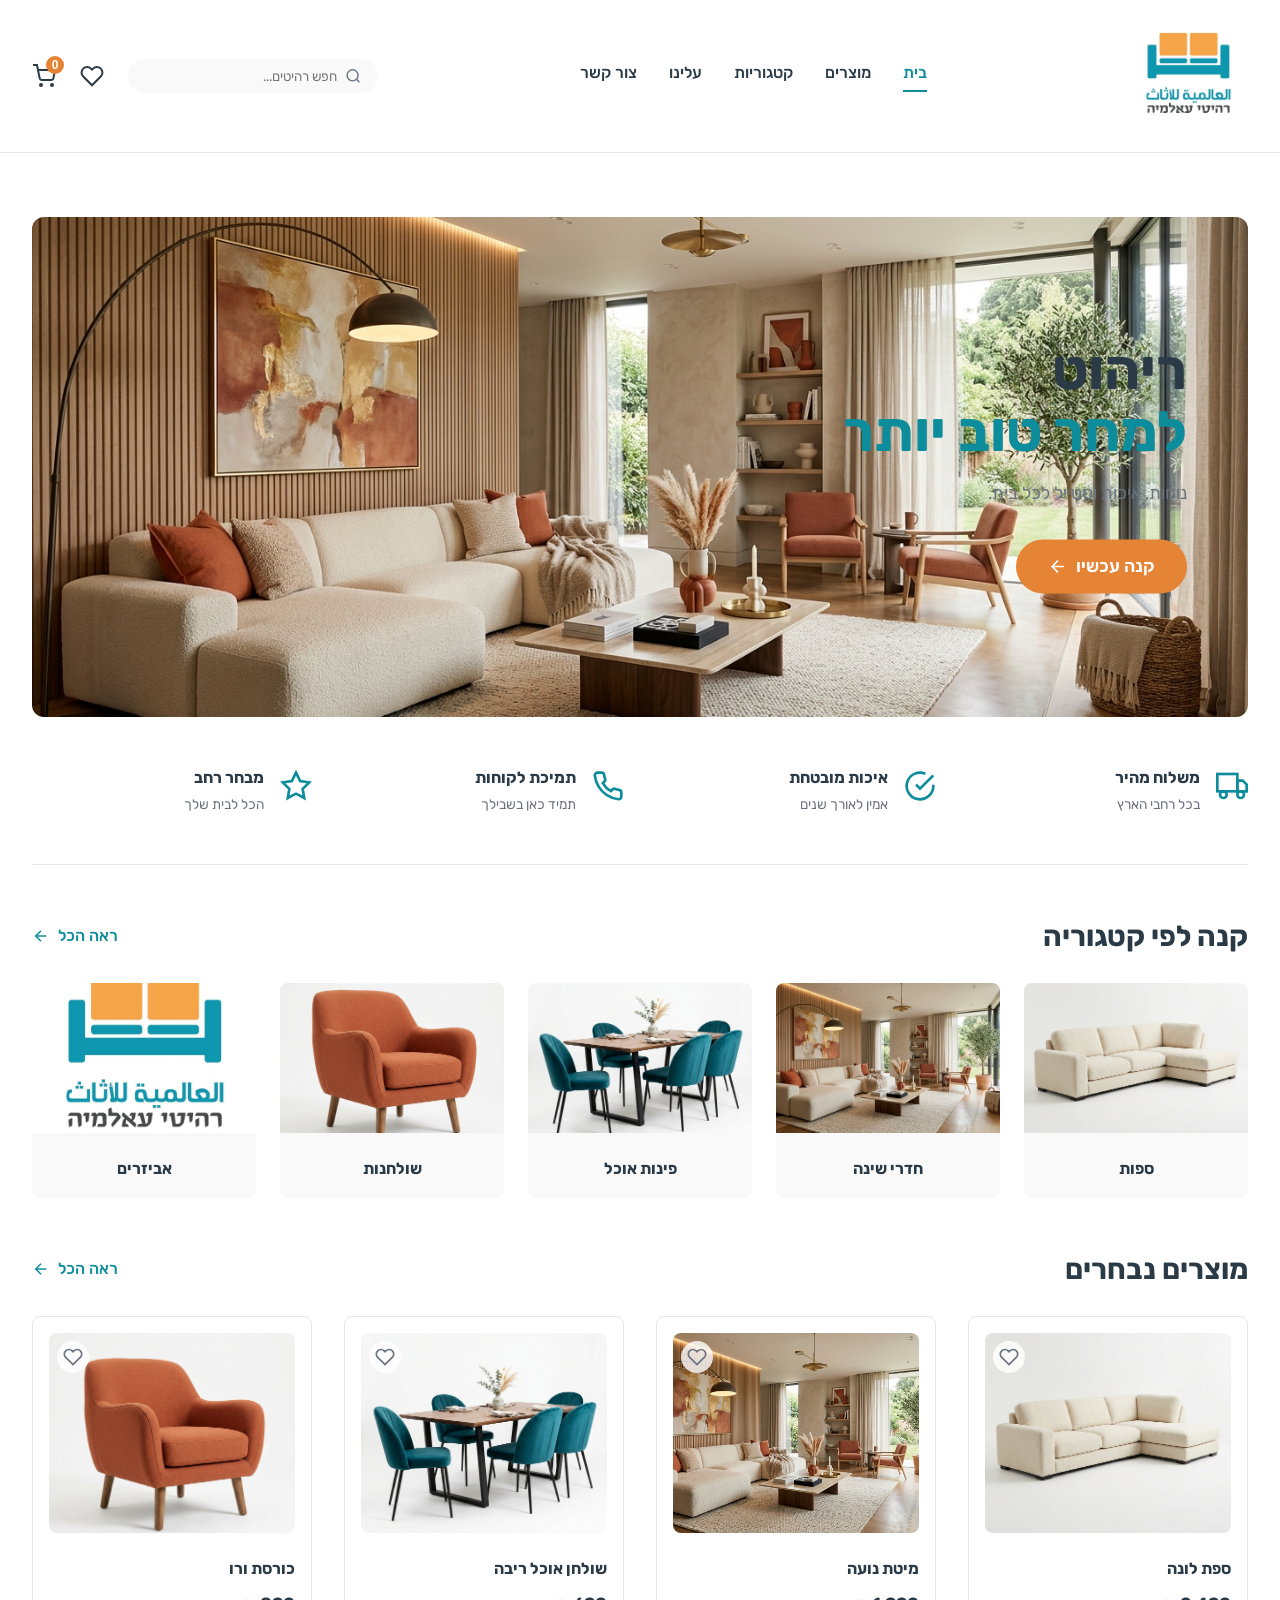
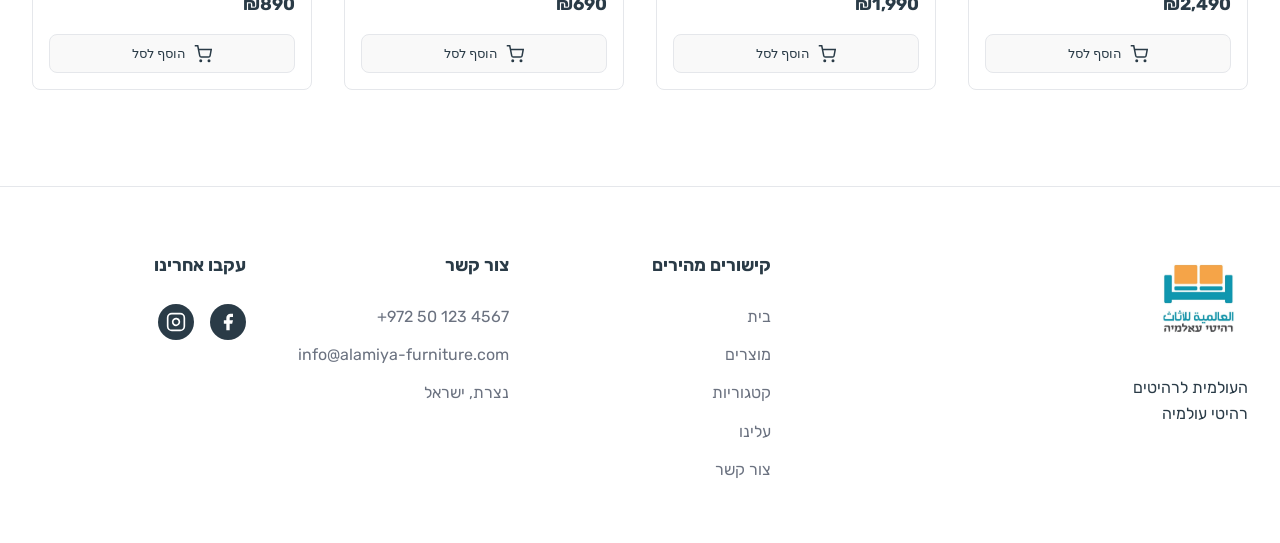
==== index.html @ 6bc6d1ef "first commit" ====
<!DOCTYPE html>
<html lang="he" dir="rtl">
  <head>
    <meta charset="UTF-8" />
    <meta name="viewport" content="width=device-width, initial-scale=1.0" />
    <title>העולמית לרהיטים | דף הבית</title>
    <link rel="stylesheet" href="./style.css">
  </head>
  <body>
    <!-- Header -->
    <header>
      <div class="nav-container">
        <a href="./index.html" class="logo">
          <img src="./logo.jpg" alt="לוגו רהיטי עולמיה" class="logo-img" />
        </a>
        <nav class="nav-links">
          <a href="./index.html" class="active">בית</a>
          <a href="./products.html">מוצרים</a>
          <a href="./categories.html">קטגוריות</a>
          <a href="./about.html">עלינו</a>
          <a href="./contact.html">צור קשר</a>
        </nav>
        <div class="header-actions">
          <div class="search-bar">
            <svg width="18" height="18" viewBox="0 0 24 24" fill="none" stroke="currentColor" stroke-width="2"><circle cx="11" cy="11" r="8"></circle><line x1="21" y1="21" x2="16.65" y2="16.65"></line></svg>
            <input type="text" placeholder="חפש רהיטים..." />
          </div>
          <button class="icon-btn">
            <svg width="24" height="24" viewBox="0 0 24 24" fill="none" stroke="currentColor" stroke-width="2"><path d="M20.84 4.61a5.5 5.5 0 0 0-7.78 0L12 5.67l-1.06-1.06a5.5 5.5 0 0 0-7.78 7.78l1.06 1.06L12 21.23l7.78-7.78 1.06-1.06a5.5 5.5 0 0 0 0-7.78z"></path></svg>
          </button>
          <button class="icon-btn" id="cart-icon">
            <svg width="24" height="24" viewBox="0 0 24 24" fill="none" stroke="currentColor" stroke-width="2"><circle cx="9" cy="21" r="1"></circle><circle cx="20" cy="21" r="1"></circle><path d="M1 1h4l2.68 13.39a2 2 0 0 0 2 1.61h9.72a2 2 0 0 0 2-1.61L23 6H6"></path></svg>
            <span class="cart-count">0</span>
          </button>
        </div>
      </div>
    </header>

    <main class="container">
      <!-- Hero Section -->
      <section class="hero">
        <img src="./hero_living_room_1788993764219.jpg" alt="Living Room" />
        <div class="hero-content">
          <h1>ריהוט<br/><span>למחר טוב יותר</span></h1>
          <p>נוחות, איכות וסטייל לכל בית.</p>
          <a href="./products.html" class="btn-primary">
            קנה עכשיו
            <svg width="20" height="20" viewBox="0 0 24 24" fill="none" stroke="currentColor" stroke-width="2"><line x1="5" y1="12" x2="19" y2="12"></line><polyline points="12 5 5 12 12 19"></polyline></svg>
          </a>
        </div>
      </section>

      <!-- Features -->
      <section class="features-row">
        <div class="feature">
          <div class="feature-icon">
            <svg width="32" height="32" viewBox="0 0 24 24" fill="none" stroke="currentColor" stroke-width="2"><rect x="1" y="3" width="15" height="13"></rect><polygon points="16 8 20 8 23 11 23 16 16 16 16 8"></polygon><circle cx="5.5" cy="18.5" r="2.5"></circle><circle cx="18.5" cy="18.5" r="2.5"></circle></svg>
          </div>
          <div class="feature-text">
            <h4>משלוח מהיר</h4>
            <p>בכל רחבי הארץ</p>
          </div>
        </div>
        <div class="feature">
          <div class="feature-icon">
            <svg width="32" height="32" viewBox="0 0 24 24" fill="none" stroke="currentColor" stroke-width="2"><path d="M22 11.08V12a10 10 0 1 1-5.93-9.14"></path><polyline points="22 4 12 14.01 9 11.01"></polyline></svg>
          </div>
          <div class="feature-text">
            <h4>איכות מובטחת</h4>
            <p>אמין לאורך שנים</p>
          </div>
        </div>
        <div class="feature">
          <div class="feature-icon">
            <svg width="32" height="32" viewBox="0 0 24 24" fill="none" stroke="currentColor" stroke-width="2"><path d="M22 16.92v3a2 2 0 0 1-2.18 2 19.79 19.79 0 0 1-8.63-3.07 19.5 19.5 0 0 1-6-6 19.79 19.79 0 0 1-3.07-8.67A2 2 0 0 1 4.11 2h3a2 2 0 0 1 2 1.72 12.84 12.84 0 0 0 .7 2.81 2 2 0 0 1-.45 2.11L8.09 9.91a16 16 0 0 0 6 6l1.27-1.27a2 2 0 0 1 2.11-.45 12.84 12.84 0 0 0 2.81.7A2 2 0 0 1 22 16.92z"></path></svg>
          </div>
          <div class="feature-text">
            <h4>תמיכת לקוחות</h4>
            <p>תמיד כאן בשבילך</p>
          </div>
        </div>
        <div class="feature">
          <div class="feature-icon">
            <svg width="32" height="32" viewBox="0 0 24 24" fill="none" stroke="currentColor" stroke-width="2"><polygon points="12 2 15.09 8.26 22 9.27 17 14.14 18.18 21.02 12 17.77 5.82 21.02 7 14.14 2 9.27 8.91 8.26 12 2"></polygon></svg>
          </div>
          <div class="feature-text">
            <h4>מבחר רחב</h4>
            <p>הכל לבית שלך</p>
          </div>
        </div>
      </section>

      <!-- Shop by Category -->
      <div class="section-header">
        <h2>קנה לפי קטגוריה</h2>
        <a href="./products.html" class="view-all">ראה הכל <svg width="18" height="18" viewBox="0 0 24 24" fill="none" stroke="currentColor" stroke-width="2"><line x1="19" y1="12" x2="5" y2="12"></line><polyline points="12 19 5 12 12 5"></polyline></svg></a>
      </div>
      <section class="categories-grid">
        <div class="category-card" onclick="location.href='./products.html'">
          <img src="./product_sofa_1788993782394.jpg" alt="Sofas" />
          <h3>ספות</h3>
        </div>
        <div class="category-card" onclick="location.href='./products.html'">
          <img src="./hero_living_room_1788993764219.jpg" alt="Bedroom" />
          <h3>חדרי שינה</h3>
        </div>
        <div class="category-card" onclick="location.href='./products.html'">
          <img src="./product_dining_1788993790342.jpg" alt="Dining" />
          <h3>פינות אוכל</h3>
        </div>
        <div class="category-card" onclick="location.href='./products.html'">
          <img src="./product_chair_1788993802787.jpg" alt="Tables" />
          <h3>שולחנות</h3>
        </div>
        <div class="category-card" onclick="location.href='./products.html'">
          <img src="./logo.jpg" alt="Accessories" />
          <h3>אביזרים</h3>
        </div>
      </section>

      <!-- Featured Products -->
      <div class="section-header">
        <h2>מוצרים נבחרים</h2>
        <a href="./products.html" class="view-all">ראה הכל <svg width="18" height="18" viewBox="0 0 24 24" fill="none" stroke="currentColor" stroke-width="2"><line x1="19" y1="12" x2="5" y2="12"></line><polyline points="12 19 5 12 12 5"></polyline></svg></a>
      </div>
      <section class="product-grid">
        <div class="product-card">
          <button class="wishlist-btn"><svg width="20" height="20" viewBox="0 0 24 24" fill="none" stroke="currentColor" stroke-width="2"><path d="M20.84 4.61a5.5 5.5 0 0 0-7.78 0L12 5.67l-1.06-1.06a5.5 5.5 0 0 0-7.78 7.78l1.06 1.06L12 21.23l7.78-7.78 1.06-1.06a5.5 5.5 0 0 0 0-7.78z"></path></svg></button>
          <img src="./product_sofa_1788993782394.jpg" class="product-img" alt="Luna Sofa" />
          <div class="product-info">
            <h3>ספת לונה</h3>
            <div class="product-price">₪2,490</div>
            <button class="btn-outline add-to-cart-btn" data-id="1" data-name="ספת לונה" data-price="2490" data-img="/product_sofa_1788993782394.jpg">
              <svg width="18" height="18" viewBox="0 0 24 24" fill="none" stroke="currentColor" stroke-width="2"><circle cx="9" cy="21" r="1"></circle><circle cx="20" cy="21" r="1"></circle><path d="M1 1h4l2.68 13.39a2 2 0 0 0 2 1.61h9.72a2 2 0 0 0 2-1.61L23 6H6"></path></svg>
              הוסף לסל
            </button>
          </div>
        </div>
        <div class="product-card">
          <button class="wishlist-btn"><svg width="20" height="20" viewBox="0 0 24 24" fill="none" stroke="currentColor" stroke-width="2"><path d="M20.84 4.61a5.5 5.5 0 0 0-7.78 0L12 5.67l-1.06-1.06a5.5 5.5 0 0 0-7.78 7.78l1.06 1.06L12 21.23l7.78-7.78 1.06-1.06a5.5 5.5 0 0 0 0-7.78z"></path></svg></button>
          <img src="./hero_living_room_1788993764219.jpg" class="product-img" alt="Noa Bed" />
          <div class="product-info">
            <h3>מיטת נועה</h3>
            <div class="product-price">₪1,990</div>
            <button class="btn-outline add-to-cart-btn" data-id="2" data-name="מיטת נועה" data-price="1990" data-img="/hero_living_room_1788993764219.jpg">
              <svg width="18" height="18" viewBox="0 0 24 24" fill="none" stroke="currentColor" stroke-width="2"><circle cx="9" cy="21" r="1"></circle><circle cx="20" cy="21" r="1"></circle><path d="M1 1h4l2.68 13.39a2 2 0 0 0 2 1.61h9.72a2 2 0 0 0 2-1.61L23 6H6"></path></svg>
              הוסף לסל
            </button>
          </div>
        </div>
        <div class="product-card">
          <button class="wishlist-btn"><svg width="20" height="20" viewBox="0 0 24 24" fill="none" stroke="currentColor" stroke-width="2"><path d="M20.84 4.61a5.5 5.5 0 0 0-7.78 0L12 5.67l-1.06-1.06a5.5 5.5 0 0 0-7.78 7.78l1.06 1.06L12 21.23l7.78-7.78 1.06-1.06a5.5 5.5 0 0 0 0-7.78z"></path></svg></button>
          <img src="./product_dining_1788993790342.jpg" class="product-img" alt="Dining Table" />
          <div class="product-info">
            <h3>שולחן אוכל ריבה</h3>
            <div class="product-price">₪690</div>
            <button class="btn-outline add-to-cart-btn" data-id="3" data-name="שולחן אוכל ריבה" data-price="690" data-img="/product_dining_1788993790342.jpg">
              <svg width="18" height="18" viewBox="0 0 24 24" fill="none" stroke="currentColor" stroke-width="2"><circle cx="9" cy="21" r="1"></circle><circle cx="20" cy="21" r="1"></circle><path d="M1 1h4l2.68 13.39a2 2 0 0 0 2 1.61h9.72a2 2 0 0 0 2-1.61L23 6H6"></path></svg>
              הוסף לסל
            </button>
          </div>
        </div>
        <div class="product-card">
          <button class="wishlist-btn"><svg width="20" height="20" viewBox="0 0 24 24" fill="none" stroke="currentColor" stroke-width="2"><path d="M20.84 4.61a5.5 5.5 0 0 0-7.78 0L12 5.67l-1.06-1.06a5.5 5.5 0 0 0-7.78 7.78l1.06 1.06L12 21.23l7.78-7.78 1.06-1.06a5.5 5.5 0 0 0 0-7.78z"></path></svg></button>
          <img src="./product_chair_1788993802787.jpg" class="product-img" alt="Armchair" />
          <div class="product-info">
            <h3>כורסת ורו</h3>
            <div class="product-price">₪890</div>
            <button class="btn-outline add-to-cart-btn" data-id="4" data-name="כורסת ורו" data-price="890" data-img="/product_chair_1788993802787.jpg">
              <svg width="18" height="18" viewBox="0 0 24 24" fill="none" stroke="currentColor" stroke-width="2"><circle cx="9" cy="21" r="1"></circle><circle cx="20" cy="21" r="1"></circle><path d="M1 1h4l2.68 13.39a2 2 0 0 0 2 1.61h9.72a2 2 0 0 0 2-1.61L23 6H6"></path></svg>
              הוסף לסל
            </button>
          </div>
        </div>
      </section>
    </main>

    <!-- Footer -->
    <footer>
      <div class="footer-top">
        <div class="footer-col footer-brand">
          <img src="./logo.jpg" alt="לוגו" style="width:100px; margin-bottom:1rem;" />
          <p>העולמית לרהיטים<br/>רהיטי עולמיה</p>
        </div>
        <div class="footer-col">
          <h4>קישורים מהירים</h4>
          <ul>
            <li><a href="./index.html">בית</a></li>
            <li><a href="./products.html">מוצרים</a></li>
            <li><a href="./categories.html">קטגוריות</a></li>
            <li><a href="./about.html">עלינו</a></li>
            <li><a href="./contact.html">צור קשר</a></li>
          </ul>
        </div>
        <div class="footer-col">
          <h4>צור קשר</h4>
          <ul>
            <li><span dir="ltr">+972 50 123 4567</span></li>
            <li>info@alamiya-furniture.com</li>
            <li>נצרת, ישראל</li>
          </ul>
        </div>
        <div class="footer-col">
          <h4>עקבו אחרינו</h4>
          <div class="social-icons">
            <a href="#"><svg width="20" height="20" viewBox="0 0 24 24" fill="currentColor"><path d="M18 2h-3a5 5 0 0 0-5 5v3H7v4h3v8h4v-8h3l1-4h-4V7a1 1 0 0 1 1-1h3z"></path></svg></a>
            <a href="#"><svg width="20" height="20" viewBox="0 0 24 24" fill="none" stroke="currentColor" stroke-width="2"><rect x="2" y="2" width="20" height="20" rx="5" ry="5"></rect><path d="M16 11.37A4 4 0 1 1 12.63 8 4 4 0 0 1 16 11.37z"></path><line x1="17.5" y1="6.5" x2="17.51" y2="6.5"></line></svg></a>
          </div>
        </div>
      </div>

    </footer>

    <!-- Empty Cart Modal Logic container -->
    <div id="cart-sidebar-container"></div>
    <script src="./main.js" defer></script>
  </body>
</html>
---- style.css ----
@import url('https://fonts.googleapis.com/css2?family=Rubik:wght@300;400;500;600;700&display=swap');

:root {
  --primary: #0D8C9C; /* Teal/Blue from new mockup */
  --primary-hover: #0a6c79;
  --accent: #E58434; /* Orange from new mockup */
  --accent-hover: #c66f28;
  --bg-color: #ffffff;
  --bg-alt: #F9F9F9;
  --text-main: #2A3B47;
  --text-muted: #6B7280;
  --white: #ffffff;
  --border-color: #E5E7EB;
  --radius: 8px;
  --shadow: 0 4px 6px -1px rgba(0, 0, 0, 0.1), 0 2px 4px -1px rgba(0, 0, 0, 0.06);
  --shadow-hover: 0 10px 15px -3px rgba(0, 0, 0, 0.1), 0 4px 6px -2px rgba(0, 0, 0, 0.05);
  --transition: all 0.2s ease;
}

* {
  margin: 0;
  padding: 0;
  box-sizing: border-box;
}

body {
  font-family: 'Rubik', sans-serif;
  background-color: var(--bg-color);
  color: var(--text-main);
  line-height: 1.6;
  direction: rtl; /* Hebrew RTL */
}

a {
  text-decoration: none;
  color: inherit;
}

ul {
  list-style: none;
}

/* Header */
header {
  border-bottom: 1px solid var(--border-color);
  background: var(--white);
  position: sticky;
  top: 0;
  z-index: 100;
}

.nav-container {
  max-width: 1300px;
  margin: 0 auto;
  padding: 1rem 2rem;
  display: flex;
  align-items: center;
  justify-content: space-between;
  gap: 2rem;
}

.logo {
  display: flex;
  flex-direction: column;
  align-items: center;
}
.logo-img {
  width: 120px;
  object-fit: contain;
}

.nav-links {
  display: flex;
  gap: 2rem;
  font-weight: 500;
  font-size: 1rem;
}
.nav-links a.active {
  color: var(--primary);
  border-bottom: 2px solid var(--primary);
  padding-bottom: 5px;
}
.nav-links a:hover {
  color: var(--primary);
}

.header-actions {
  display: flex;
  align-items: center;
  gap: 1.5rem;
}

.search-bar {
  display: flex;
  align-items: center;
  background: var(--bg-alt);
  border-radius: 50px;
  padding: 0.5rem 1rem;
  width: 250px;
}
.search-bar input {
  background: transparent;
  border: none;
  outline: none;
  padding: 0 0.5rem;
  width: 100%;
  font-family: inherit;
}
.search-bar svg {
  color: var(--text-muted);
}

.icon-btn {
  background: none;
  border: none;
  cursor: pointer;
  position: relative;
  color: var(--text-main);
  transition: var(--transition);
  display: flex;
  align-items: center;
}
.icon-btn:hover {
  color: var(--primary);
}

.cart-count {
  position: absolute;
  top: -8px;
  right: -8px;
  background-color: var(--accent);
  color: #fff;
  font-size: 0.75rem;
  font-weight: 700;
  width: 18px;
  height: 18px;
  display: flex;
  align-items: center;
  justify-content: center;
  border-radius: 50%;
}

/* Layout Utilities */
.container {
  max-width: 1300px;
  margin: 0 auto;
  padding: 2rem;
}

/* Hero Section */
.hero {
  position: relative;
  border-radius: 12px;
  overflow: hidden;
  margin-top: 2rem;
  height: 500px;
}
.hero img {
  width: 100%;
  height: 100%;
  object-fit: cover;
}
.hero-content {
  position: absolute;
  top: 50%;
  right: 5%;
  transform: translateY(-50%);
  max-width: 400px;
  color: var(--text-main);
}
.hero-content h1 {
  font-size: 3.5rem;
  font-weight: 700;
  line-height: 1.1;
  color: var(--text-main);
}
.hero-content h1 span {
  color: var(--primary);
}
.hero-content p {
  font-size: 1.1rem;
  margin: 1rem 0 2rem;
  color: var(--text-muted);
}
.btn-primary {
  background-color: var(--accent);
  color: #fff;
  border: none;
  padding: 0.8rem 2rem;
  font-size: 1.1rem;
  font-weight: 600;
  border-radius: 50px;
  cursor: pointer;
  transition: var(--transition);
  display: inline-flex;
  align-items: center;
  gap: 0.5rem;
}
.btn-primary:hover {
  background-color: var(--accent-hover);
}

/* Features Row */
.features-row {
  display: grid;
  grid-template-columns: repeat(4, 1fr);
  gap: 2rem;
  padding: 3rem 0;
  border-bottom: 1px solid var(--border-color);
}
.feature {
  display: flex;
  align-items: center;
  gap: 1rem;
}
.feature-icon {
  color: var(--primary);
}
.feature-text h4 {
  font-size: 1rem;
  margin-bottom: 0.2rem;
}
.feature-text p {
  font-size: 0.85rem;
  color: var(--text-muted);
}

/* Section Titles */
.section-header {
  display: flex;
  justify-content: space-between;
  align-items: center;
  margin: 3rem 0 1.5rem;
}
.section-header h2 {
  font-size: 1.8rem;
  color: var(--text-main);
}
.view-all {
  color: var(--primary);
  font-weight: 500;
  display: flex;
  align-items: center;
  gap: 0.5rem;
}

/* Categories Grid */
.categories-grid {
  display: grid;
  grid-template-columns: repeat(5, 1fr);
  gap: 1.5rem;
}
.category-card {
  background: var(--bg-alt);
  border-radius: var(--radius);
  text-align: center;
  padding-bottom: 1rem;
  transition: var(--transition);
  cursor: pointer;
}
.category-card:hover {
  transform: translateY(-5px);
  box-shadow: var(--shadow);
}
.category-card img {
  width: 100%;
  height: 150px;
  object-fit: cover;
  border-radius: var(--radius) var(--radius) 0 0;
  margin-bottom: 1rem;
}
.category-card h3 {
  font-size: 1rem;
  color: var(--text-main);
}

/* Large Category Cards (Categories Page) */
.categories-page-header {
  text-align: center;
  margin: 4rem 0 3rem;
}
.categories-page-header h5 {
  color: var(--text-muted);
  letter-spacing: 2px;
  text-transform: uppercase;
  margin-bottom: 0.5rem;
}
.categories-page-header h2 {
  font-size: 3rem;
  color: var(--text-main);
  margin-bottom: 1rem;
}
.categories-page-header h2 span {
  color: var(--primary);
}
.categories-page-header p {
  color: var(--text-muted);
  font-size: 1.1rem;
}

.categories-large-grid {
  display: grid;
  grid-template-columns: repeat(3, 1fr);
  gap: 2rem;
  margin-bottom: 5rem;
}
.cat-large-card {
  background: var(--white);
  border: 1px solid var(--border-color);
  border-radius: var(--radius);
  overflow: hidden;
  transition: var(--transition);
  cursor: pointer;
}
.cat-large-card:hover {
  box-shadow: var(--shadow-hover);
  transform: translateY(-5px);
}
.cat-large-card img {
  width: 100%;
  height: 250px;
  object-fit: cover;
}
.cat-large-info {
  padding: 1.5rem;
}
.cat-large-info h3 {
  font-size: 1.3rem;
  color: var(--text-main);
  margin-bottom: 0.5rem;
}
.cat-large-info .shop-now {
  color: var(--primary);
  font-weight: 500;
  display: flex;
  align-items: center;
  gap: 0.5rem;
}
.cat-large-info .shop-now svg {
  transition: var(--transition);
}
.cat-large-card:hover .shop-now svg {
  transform: translateX(-5px); /* RTL moves left */
}

/* Product Grid */
.product-grid {
  display: grid;
  grid-template-columns: repeat(auto-fill, minmax(280px, 1fr));
  gap: 2rem;
}
.product-card {
  background: #fff;
  border: 1px solid var(--border-color);
  border-radius: var(--radius);
  padding: 1rem;
  position: relative;
  transition: var(--transition);
}
.product-card:hover {
  box-shadow: var(--shadow);
}
.wishlist-btn {
  position: absolute;
  top: 1.5rem;
  left: 1.5rem;
  background: rgba(255, 255, 255, 0.8);
  border: none;
  border-radius: 50%;
  width: 32px;
  height: 32px;
  display: flex;
  align-items: center;
  justify-content: center;
  cursor: pointer;
  color: var(--text-muted);
  transition: var(--transition);
  z-index: 2;
}
.wishlist-btn:hover {
  color: var(--accent);
}
.product-img {
  width: 100%;
  height: 200px;
  object-fit: cover;
  border-radius: var(--radius);
  margin-bottom: 1rem;
}
.product-info h3 {
  font-size: 1rem;
  margin-bottom: 0.5rem;
  color: var(--text-main);
}
.product-price {
  font-weight: 700;
  font-size: 1.1rem;
  color: var(--text-main);
  margin-bottom: 1rem;
}
.btn-outline {
  width: 100%;
  padding: 0.6rem;
  background: var(--bg-alt);
  border: 1px solid var(--border-color);
  color: var(--text-main);
  border-radius: var(--radius);
  cursor: pointer;
  font-weight: 500;
  display: flex;
  justify-content: center;
  align-items: center;
  gap: 0.5rem;
  transition: var(--transition);
}
.btn-outline:hover {
  background: var(--primary);
  color: #fff;
  border-color: var(--primary);
}

/* Products Page Layout */
.products-layout {
  display: grid;
  grid-template-columns: 250px 1fr;
  gap: 3rem;
  margin-top: 2rem;
}
.sidebar {
  border-left: 1px solid var(--border-color);
  padding-left: 1.5rem;
}
.sidebar-section {
  margin-bottom: 2rem;
}
.sidebar-section h4 {
  font-size: 1rem;
  margin-bottom: 1rem;
  color: var(--text-main);
}
.category-list li {
  margin-bottom: 0.5rem;
}
.category-list a {
  color: var(--text-muted);
  font-size: 0.95rem;
}
.category-list a.active, .category-list a:hover {
  color: var(--primary);
  font-weight: 500;
}
.category-list li.active {
  background: #EAF4F5;
  padding: 0.5rem;
  border-radius: 4px;
}

/* Checkboxes */
.checkbox-item {
  display: flex;
  align-items: center;
  gap: 0.5rem;
  margin-bottom: 0.5rem;
  color: var(--text-muted);
  font-size: 0.95rem;
}

/* Pagination */
.pagination {
  display: flex;
  justify-content: center;
  align-items: center;
  gap: 0.5rem;
  margin-top: 3rem;
}
.page-btn {
  width: 36px;
  height: 36px;
  display: flex;
  align-items: center;
  justify-content: center;
  border: 1px solid var(--border-color);
  background: #fff;
  border-radius: 4px;
  cursor: pointer;
}
.page-btn.active {
  background: var(--primary);
  color: #fff;
  border-color: var(--primary);
}

/* Split Layout (About & Contact) */
.split-layout {
  display: grid;
  grid-template-columns: 1fr 1fr;
  gap: 4rem;
  align-items: center;
  margin: 4rem auto;
}
.split-content h2 {
  font-size: 3rem;
  color: var(--text-main);
  margin-bottom: 1.5rem;
  line-height: 1.2;
}
.split-content h2 span {
  color: var(--primary);
}
.split-content p {
  font-size: 1.2rem;
  color: var(--text-muted);
  margin-bottom: 2rem;
}
.split-img {
  width: 100%;
  height: 500px;
  object-fit: cover;
  border-radius: var(--radius);
}
.contact-info {
  display: flex;
  flex-direction: column;
  gap: 1.5rem;
}
.contact-item {
  display: flex;
  align-items: center;
  gap: 1rem;
  font-size: 1.1rem;
}
.contact-icon {
  width: 40px;
  height: 40px;
  background: #EAF4F5;
  color: var(--primary);
  border-radius: 50%;
  display: flex;
  align-items: center;
  justify-content: center;
}

/* Footer */
footer {
  background: #fff;
  border-top: 1px solid var(--border-color);
  padding: 4rem 2rem 0;
  margin-top: 4rem;
}
.footer-top {
  max-width: 1300px;
  margin: 0 auto;
  display: grid;
  grid-template-columns: 2fr 1fr 1fr 1fr;
  gap: 3rem;
  padding-bottom: 3rem;
}
.footer-col h4 {
  font-size: 1.1rem;
  margin-bottom: 1.5rem;
  color: var(--text-main);
}
.footer-col ul li {
  margin-bottom: 0.8rem;
  color: var(--text-muted);
}
.footer-col ul li a:hover {
  color: var(--primary);
}
.social-icons {
  display: flex;
  gap: 1rem;
}
.social-icons a {
  width: 36px;
  height: 36px;
  background: var(--text-main);
  color: #fff;
  display: flex;
  align-items: center;
  justify-content: center;
  border-radius: 50%;
  transition: var(--transition);
}
.social-icons a:hover {
  background: var(--primary);
}
.footer-bottom {
  background: var(--primary);
  color: #fff;
  padding: 1.5rem 2rem;
}
.footer-bottom-content {
  max-width: 1300px;
  margin: 0 auto;
  display: flex;
  justify-content: space-between;
  align-items: center;
  font-size: 0.9rem;
}

/* RTL Specific adjustments */
.hero-content {
  right: 5%;
  left: auto;
}
.sidebar {
  border-left: 1px solid var(--border-color);
  border-right: none;
  padding-left: 1.5rem;
  padding-right: 0;
}
.wishlist-btn {
  left: 1.5rem;
  right: auto;
}

/* Cart Sidebar & Overlay */
.cart-sidebar {
  position: fixed;
  top: 0;
  width: 400px;
  max-width: 100vw;
  height: 100vh;
  background: var(--bg-color);
  box-shadow: 5px 0 30px rgba(0, 0, 0, 0.1);
  z-index: 1000;
  display: flex;
  flex-direction: column;
}

.cart-header {
  padding: 1.5rem;
  border-bottom: 1px solid var(--border-color);
  display: flex;
  justify-content: space-between;
  align-items: center;
}

.cart-header h2 {
  color: var(--text-main);
  font-size: 1.5rem;
}

.close-cart {
  background: none;
  border: none;
  font-size: 2rem;
  cursor: pointer;
  color: var(--text-muted);
  transition: var(--transition);
}

.close-cart:hover {
  color: var(--accent);
}

.cart-items {
  flex: 1;
  overflow-y: auto;
  padding: 1.5rem;
}

.cart-footer {
  padding: 1.5rem;
  border-top: 1px solid var(--border-color);
  background: var(--white);
}

.cart-overlay {
  position: fixed;
  top: 0;
  left: 0;
  width: 100%;
  height: 100%;
  background: rgba(0, 0, 0, 0.5);
  backdrop-filter: blur(2px);
  z-index: 900;
  opacity: 0;
  visibility: hidden;
  transition: var(--transition);
}

.cart-overlay.show {
  opacity: 1;
  visibility: visible;
}

/* --- Product Detail Page (PDP) --- */
.breadcrumbs {
  padding: 1.5rem 0;
  color: var(--text-muted);
  font-size: 0.9rem;
}
.breadcrumbs a {
  color: var(--text-muted);
  text-decoration: none;
}
.breadcrumbs a:hover {
  color: var(--primary);
}
.breadcrumbs span {
  margin: 0 0.5rem;
}

.pdp-container {
  display: grid;
  grid-template-columns: 1fr 1fr;
  gap: 4rem;
  margin-bottom: 4rem;
}

@media (max-width: 900px) {
  .pdp-container {
    grid-template-columns: 1fr;
    gap: 2rem;
  }
}

/* Gallery */
.pdp-gallery {
  display: flex;
  flex-direction: column;
  gap: 1rem;
}
.pdp-main-img-container {
  position: relative;
  border-radius: var(--radius);
  overflow: hidden;
  background: var(--bg-alt);
}
.pdp-main-img-container img {
  width: 100%;
  height: 500px;
  object-fit: cover;
  display: block;
}
.gallery-nav {
  position: absolute;
  top: 50%;
  transform: translateY(-50%);
  background: var(--white);
  border: none;
  width: 40px;
  height: 40px;
  border-radius: 50%;
  display: flex;
  align-items: center;
  justify-content: center;
  cursor: pointer;
  box-shadow: var(--shadow);
  color: var(--text-main);
  transition: var(--transition);
}
.gallery-nav:hover {
  color: var(--primary);
}
.gallery-nav.prev {
  left: 1rem;
}
.gallery-nav.next {
  right: 1rem;
}
.pdp-thumbnails {
  display: grid;
  grid-template-columns: repeat(4, 1fr);
  gap: 1rem;
}
.pdp-thumbnails img {
  width: 100%;
  height: 100px;
  object-fit: cover;
  border-radius: var(--radius);
  cursor: pointer;
  border: 2px solid transparent;
  transition: var(--transition);
}
.pdp-thumbnails img:hover, .pdp-thumbnails img.active {
  border-color: var(--primary);
}

/* Product Info */
.pdp-info {
  display: flex;
  flex-direction: column;
}
.pdp-category {
  color: var(--text-muted);
  text-transform: uppercase;
  letter-spacing: 2px;
  font-size: 0.85rem;
  margin-bottom: 0.5rem;
}
.pdp-title {
  font-size: 2.5rem;
  color: var(--text-main);
  margin-bottom: 0.5rem;
  font-weight: 700;
}
.pdp-price-wrap {
  display: flex;
  align-items: center;
  gap: 1rem;
  margin-bottom: 1.5rem;
}
.pdp-price {
  font-size: 2rem;
  color: var(--primary);
  font-weight: 700;
}
.pdp-reviews {
  display: flex;
  align-items: center;
  gap: 0.5rem;
  color: var(--text-muted);
  font-size: 0.9rem;
}
.stars {
  color: #FBBF24;
}
.pdp-desc {
  color: var(--text-muted);
  line-height: 1.6;
  margin-bottom: 2rem;
  padding-bottom: 2rem;
  border-bottom: 1px solid var(--border-color);
}

/* Options */
.pdp-option-group {
  margin-bottom: 1.5rem;
}
.pdp-option-title {
  font-weight: 600;
  margin-bottom: 0.75rem;
  display: flex;
  justify-content: space-between;
}
.size-guide {
  color: var(--primary);
  font-size: 0.85rem;
  text-decoration: none;
  font-weight: 500;
  display: flex;
  align-items: center;
  gap: 0.25rem;
}
.color-options {
  display: flex;
  gap: 1rem;
}
.color-swatch {
  width: 36px;
  height: 36px;
  border-radius: 50%;
  cursor: pointer;
  border: 2px solid transparent;
  outline: 2px solid transparent;
  transition: var(--transition);
}
.color-swatch:hover, .color-swatch.active {
  outline-color: var(--primary);
  outline-offset: 2px;
}
.size-options {
  display: flex;
  gap: 0.75rem;
}
.size-btn {
  background: var(--white);
  border: 1px solid var(--border-color);
  padding: 0.5rem 1rem;
  border-radius: var(--radius);
  cursor: pointer;
  font-weight: 500;
  transition: var(--transition);
}
.size-btn:hover, .size-btn.active {
  border-color: var(--primary);
  color: var(--primary);
}

/* Quantity & Actions */
.pdp-actions-row {
  display: flex;
  align-items: center;
  gap: 1rem;
  margin-bottom: 2rem;
}
.qty-selector {
  display: flex;
  align-items: center;
  border: 1px solid var(--border-color);
  border-radius: var(--radius);
  overflow: hidden;
  height: 48px;
}
.qty-btn {
  background: var(--white);
  border: none;
  width: 40px;
  height: 100%;
  cursor: pointer;
  font-size: 1.2rem;
  display: flex;
  align-items: center;
  justify-content: center;
  color: var(--text-main);
  transition: var(--transition);
}
.qty-btn:hover {
  background: var(--bg-alt);
}
.qty-input {
  width: 40px;
  text-align: center;
  border: none;
  border-left: 1px solid var(--border-color);
  border-right: 1px solid var(--border-color);
  font-weight: 600;
  height: 100%;
}

.pdp-add-to-cart {
  flex: 1;
  background: var(--accent);
  color: #fff;
  border: none;
  border-radius: var(--radius);
  height: 48px;
  font-weight: 600;
  cursor: pointer;
  display: flex;
  align-items: center;
  justify-content: center;
  gap: 0.5rem;
  transition: var(--transition);
}
.pdp-add-to-cart:hover {
  background: var(--accent-hover);
}
.pdp-wishlist-btn {
  background: var(--white);
  border: 1px solid var(--border-color);
  color: var(--text-main);
  border-radius: var(--radius);
  height: 48px;
  padding: 0 1.5rem;
  font-weight: 600;
  cursor: pointer;
  display: flex;
  align-items: center;
  justify-content: center;
  gap: 0.5rem;
  transition: var(--transition);
}
.pdp-wishlist-btn:hover {
  border-color: var(--text-main);
}

/* Features */
.pdp-features {
  display: flex;
  justify-content: space-between;
  border-top: 1px solid var(--border-color);
  border-bottom: 1px solid var(--border-color);
  padding: 1.5rem 0;
  margin-bottom: 2rem;
}
.pdp-feature-item {
  display: flex;
  align-items: center;
  gap: 0.75rem;
  font-size: 0.85rem;
}
.pdp-feature-item strong {
  display: block;
  font-size: 0.9rem;
  color: var(--text-main);
}
.pdp-feature-item span {
  color: var(--text-muted);
}
.pdp-feature-item svg {
  color: var(--text-muted);
}

/* Accordion */
.accordion-item {
  border-bottom: 1px solid var(--border-color);
}
.accordion-header {
  width: 100%;
  text-align: right;
  padding: 1.5rem 0;
  background: none;
  border: none;
  font-weight: 600;
  color: var(--text-main);
  cursor: pointer;
  display: flex;
  justify-content: space-between;
  align-items: center;
}
.accordion-content {
  max-height: 0;
  overflow: hidden;
  transition: max-height 0.3s ease-out;
}
.accordion-content p {
  padding-bottom: 1.5rem;
  color: var(--text-muted);
  line-height: 1.6;
}
.accordion-item.active .accordion-content {
  max-height: 200px;
}
.accordion-item.active .accordion-header svg {
  transform: rotate(180deg);
}
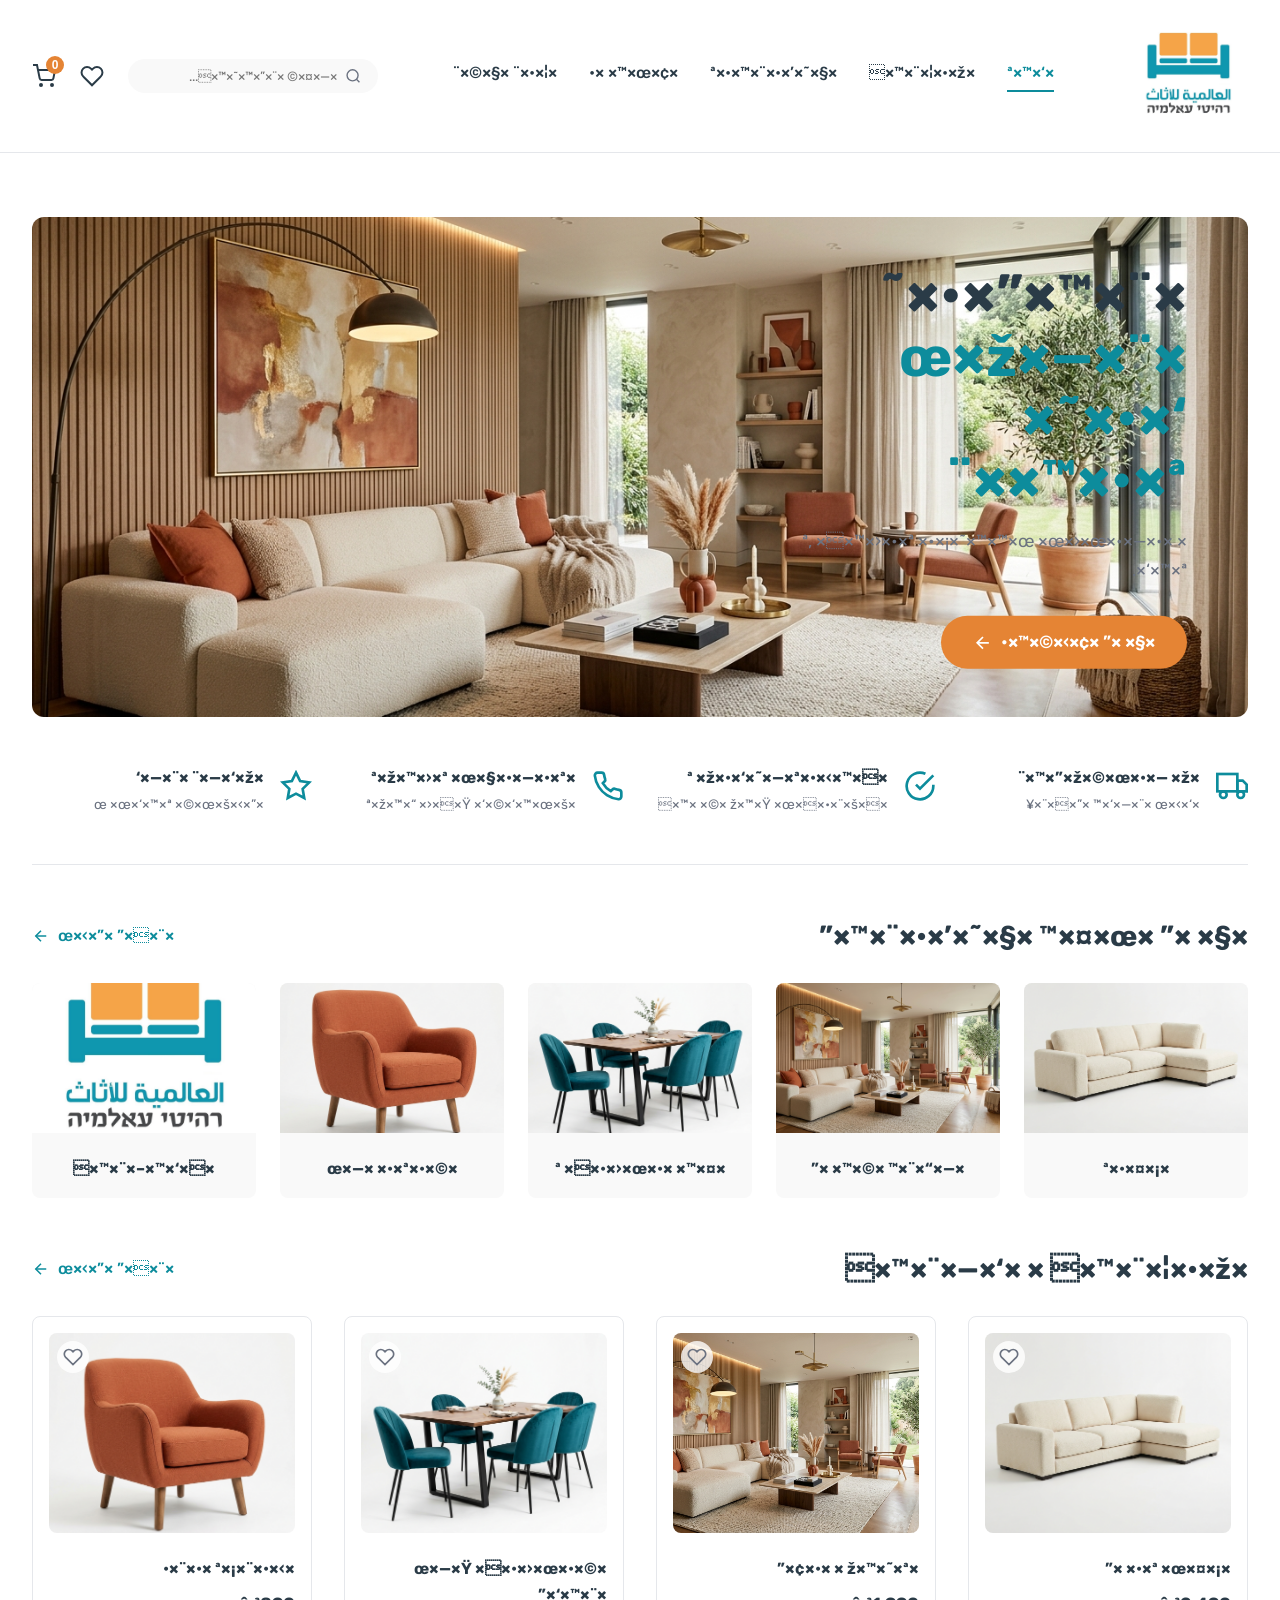
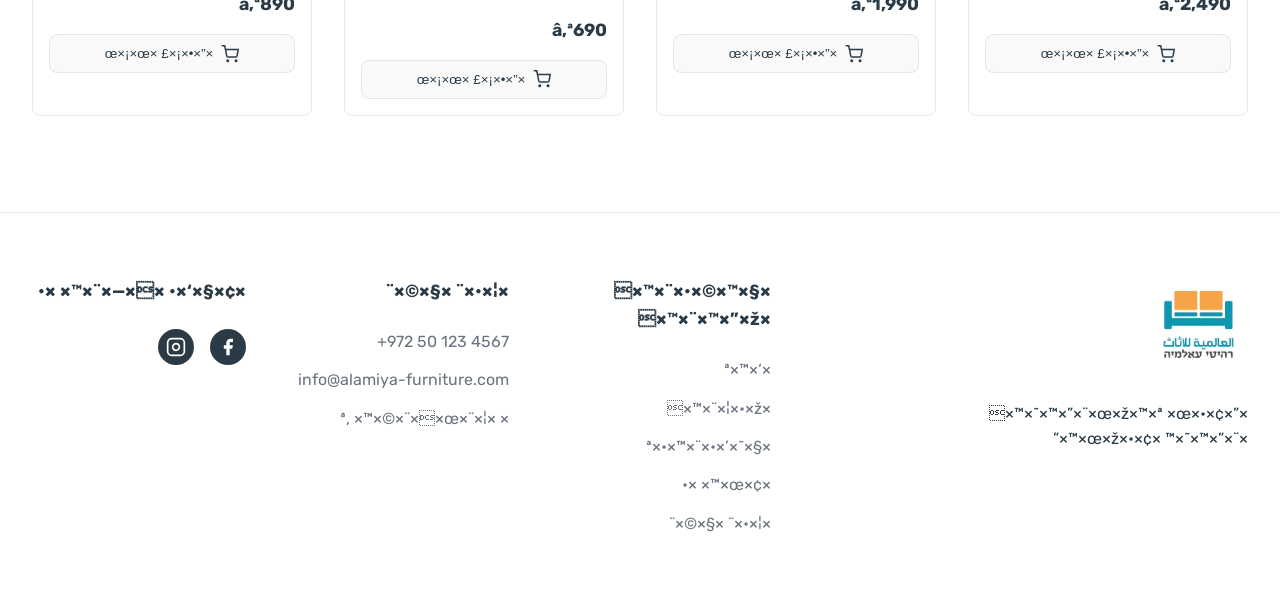
==== commit 7f3dbbed: "Remove sidebar from categories and improve mobile menu" ====
--- a/index.html
+++ b/index.html
@@ -1,9 +1,9 @@
-<!DOCTYPE html>
+﻿<!DOCTYPE html>
 <html lang="he" dir="rtl">
   <head>
     <meta charset="UTF-8" />
     <meta name="viewport" content="width=device-width, initial-scale=1.0" />
-    <title>העולמית לרהיטים | דף הבית</title>
+    <title>×”×¢×•×œ×ž×™×ª ×œ×¨×”×™×˜×™× | ×“×£ ×”×‘×™×ª</title>
     <link rel="stylesheet" href="./style.css">
   </head>
   <body>
@@ -11,19 +11,19 @@
     <header>
       <div class="nav-container">
         <a href="./index.html" class="logo">
-          <img src="./logo.jpg" alt="לוגו רהיטי עולמיה" class="logo-img" />
+          <img src="./logo.jpg" alt="×œ×•×’×• ×¨×”×™×˜×™ ×¢×•×œ×ž×™×”" class="logo-img" />
         </a>
         <nav class="nav-links">
-          <a href="./index.html" class="active">בית</a>
-          <a href="./products.html">מוצרים</a>
-          <a href="./categories.html">קטגוריות</a>
-          <a href="./about.html">עלינו</a>
-          <a href="./contact.html">צור קשר</a>
+          <a href="./index.html" class="active">×‘×™×ª</a>
+          <a href="./products.html">×ž×•×¦×¨×™×</a>
+          <a href="./categories.html">×§×˜×’×•×¨×™×•×ª</a>
+          <a href="./about.html">×¢×œ×™× ×•</a>
+          <a href="./contact.html">×¦×•×¨ ×§×©×¨</a>
         </nav>
         <div class="header-actions">
           <div class="search-bar">
             <svg width="18" height="18" viewBox="0 0 24 24" fill="none" stroke="currentColor" stroke-width="2"><circle cx="11" cy="11" r="8"></circle><line x1="21" y1="21" x2="16.65" y2="16.65"></line></svg>
-            <input type="text" placeholder="חפש רהיטים..." />
+            <input type="text" placeholder="×—×¤×© ×¨×”×™×˜×™×..." />
           </div>
           <button class="icon-btn">
             <svg width="24" height="24" viewBox="0 0 24 24" fill="none" stroke="currentColor" stroke-width="2"><path d="M20.84 4.61a5.5 5.5 0 0 0-7.78 0L12 5.67l-1.06-1.06a5.5 5.5 0 0 0-7.78 7.78l1.06 1.06L12 21.23l7.78-7.78 1.06-1.06a5.5 5.5 0 0 0 0-7.78z"></path></svg>
@@ -41,10 +41,10 @@
       <section class="hero">
         <img src="./hero_living_room_1788993764219.jpg" alt="Living Room" />
         <div class="hero-content">
-          <h1>ריהוט<br/><span>למחר טוב יותר</span></h1>
-          <p>נוחות, איכות וסטייל לכל בית.</p>
+          <h1>×¨×™×”×•×˜<br/><span>×œ×ž×—×¨ ×˜×•×‘ ×™×•×ª×¨</span></h1>
+          <p>× ×•×—×•×ª, ××™×›×•×ª ×•×¡×˜×™×™×œ ×œ×›×œ ×‘×™×ª.</p>
           <a href="./products.html" class="btn-primary">
-            קנה עכשיו
+            ×§× ×” ×¢×›×©×™×•
             <svg width="20" height="20" viewBox="0 0 24 24" fill="none" stroke="currentColor" stroke-width="2"><line x1="5" y1="12" x2="19" y2="12"></line><polyline points="12 5 5 12 12 19"></polyline></svg>
           </a>
         </div>
@@ -57,8 +57,8 @@
             <svg width="32" height="32" viewBox="0 0 24 24" fill="none" stroke="currentColor" stroke-width="2"><rect x="1" y="3" width="15" height="13"></rect><polygon points="16 8 20 8 23 11 23 16 16 16 16 8"></polygon><circle cx="5.5" cy="18.5" r="2.5"></circle><circle cx="18.5" cy="18.5" r="2.5"></circle></svg>
           </div>
           <div class="feature-text">
-            <h4>משלוח מהיר</h4>
-            <p>בכל רחבי הארץ</p>
+            <h4>×ž×©×œ×•×— ×ž×”×™×¨</h4>
+            <p>×‘×›×œ ×¨×—×‘×™ ×”××¨×¥</p>
           </div>
         </div>
         <div class="feature">
@@ -66,8 +66,8 @@
             <svg width="32" height="32" viewBox="0 0 24 24" fill="none" stroke="currentColor" stroke-width="2"><path d="M22 11.08V12a10 10 0 1 1-5.93-9.14"></path><polyline points="22 4 12 14.01 9 11.01"></polyline></svg>
           </div>
           <div class="feature-text">
-            <h4>איכות מובטחת</h4>
-            <p>אמין לאורך שנים</p>
+            <h4>××™×›×•×ª ×ž×•×‘×˜×—×ª</h4>
+            <p>××ž×™×Ÿ ×œ××•×¨×š ×©× ×™×</p>
           </div>
         </div>
         <div class="feature">
@@ -75,8 +75,8 @@
             <svg width="32" height="32" viewBox="0 0 24 24" fill="none" stroke="currentColor" stroke-width="2"><path d="M22 16.92v3a2 2 0 0 1-2.18 2 19.79 19.79 0 0 1-8.63-3.07 19.5 19.5 0 0 1-6-6 19.79 19.79 0 0 1-3.07-8.67A2 2 0 0 1 4.11 2h3a2 2 0 0 1 2 1.72 12.84 12.84 0 0 0 .7 2.81 2 2 0 0 1-.45 2.11L8.09 9.91a16 16 0 0 0 6 6l1.27-1.27a2 2 0 0 1 2.11-.45 12.84 12.84 0 0 0 2.81.7A2 2 0 0 1 22 16.92z"></path></svg>
           </div>
           <div class="feature-text">
-            <h4>תמיכת לקוחות</h4>
-            <p>תמיד כאן בשבילך</p>
+            <h4>×ª×ž×™×›×ª ×œ×§×•×—×•×ª</h4>
+            <p>×ª×ž×™×“ ×›××Ÿ ×‘×©×‘×™×œ×š</p>
           </div>
         </div>
         <div class="feature">
@@ -84,55 +84,55 @@
             <svg width="32" height="32" viewBox="0 0 24 24" fill="none" stroke="currentColor" stroke-width="2"><polygon points="12 2 15.09 8.26 22 9.27 17 14.14 18.18 21.02 12 17.77 5.82 21.02 7 14.14 2 9.27 8.91 8.26 12 2"></polygon></svg>
           </div>
           <div class="feature-text">
-            <h4>מבחר רחב</h4>
-            <p>הכל לבית שלך</p>
+            <h4>×ž×‘×—×¨ ×¨×—×‘</h4>
+            <p>×”×›×œ ×œ×‘×™×ª ×©×œ×š</p>
           </div>
         </div>
       </section>
 
       <!-- Shop by Category -->
       <div class="section-header">
-        <h2>קנה לפי קטגוריה</h2>
-        <a href="./products.html" class="view-all">ראה הכל <svg width="18" height="18" viewBox="0 0 24 24" fill="none" stroke="currentColor" stroke-width="2"><line x1="19" y1="12" x2="5" y2="12"></line><polyline points="12 19 5 12 12 5"></polyline></svg></a>
+        <h2>×§× ×” ×œ×¤×™ ×§×˜×’×•×¨×™×”</h2>
+        <a href="./products.html" class="view-all">×¨××” ×”×›×œ <svg width="18" height="18" viewBox="0 0 24 24" fill="none" stroke="currentColor" stroke-width="2"><line x1="19" y1="12" x2="5" y2="12"></line><polyline points="12 19 5 12 12 5"></polyline></svg></a>
       </div>
       <section class="categories-grid">
         <div class="category-card" onclick="location.href='./products.html'">
           <img src="./product_sofa_1788993782394.jpg" alt="Sofas" />
-          <h3>ספות</h3>
+          <h3>×¡×¤×•×ª</h3>
         </div>
         <div class="category-card" onclick="location.href='./products.html'">
           <img src="./hero_living_room_1788993764219.jpg" alt="Bedroom" />
-          <h3>חדרי שינה</h3>
+          <h3>×—×“×¨×™ ×©×™× ×”</h3>
         </div>
         <div class="category-card" onclick="location.href='./products.html'">
           <img src="./product_dining_1788993790342.jpg" alt="Dining" />
-          <h3>פינות אוכל</h3>
+          <h3>×¤×™× ×•×ª ××•×›×œ</h3>
         </div>
         <div class="category-card" onclick="location.href='./products.html'">
           <img src="./product_chair_1788993802787.jpg" alt="Tables" />
-          <h3>שולחנות</h3>
+          <h3>×©×•×œ×—× ×•×ª</h3>
         </div>
         <div class="category-card" onclick="location.href='./products.html'">
           <img src="./logo.jpg" alt="Accessories" />
-          <h3>אביזרים</h3>
+          <h3>××‘×™×–×¨×™×</h3>
         </div>
       </section>
 
       <!-- Featured Products -->
       <div class="section-header">
-        <h2>מוצרים נבחרים</h2>
-        <a href="./products.html" class="view-all">ראה הכל <svg width="18" height="18" viewBox="0 0 24 24" fill="none" stroke="currentColor" stroke-width="2"><line x1="19" y1="12" x2="5" y2="12"></line><polyline points="12 19 5 12 12 5"></polyline></svg></a>
+        <h2>×ž×•×¦×¨×™× × ×‘×—×¨×™×</h2>
+        <a href="./products.html" class="view-all">×¨××” ×”×›×œ <svg width="18" height="18" viewBox="0 0 24 24" fill="none" stroke="currentColor" stroke-width="2"><line x1="19" y1="12" x2="5" y2="12"></line><polyline points="12 19 5 12 12 5"></polyline></svg></a>
       </div>
       <section class="product-grid">
         <div class="product-card">
           <button class="wishlist-btn"><svg width="20" height="20" viewBox="0 0 24 24" fill="none" stroke="currentColor" stroke-width="2"><path d="M20.84 4.61a5.5 5.5 0 0 0-7.78 0L12 5.67l-1.06-1.06a5.5 5.5 0 0 0-7.78 7.78l1.06 1.06L12 21.23l7.78-7.78 1.06-1.06a5.5 5.5 0 0 0 0-7.78z"></path></svg></button>
           <img src="./product_sofa_1788993782394.jpg" class="product-img" alt="Luna Sofa" />
           <div class="product-info">
-            <h3>ספת לונה</h3>
-            <div class="product-price">₪2,490</div>
-            <button class="btn-outline add-to-cart-btn" data-id="1" data-name="ספת לונה" data-price="2490" data-img="/product_sofa_1788993782394.jpg">
-              <svg width="18" height="18" viewBox="0 0 24 24" fill="none" stroke="currentColor" stroke-width="2"><circle cx="9" cy="21" r="1"></circle><circle cx="20" cy="21" r="1"></circle><path d="M1 1h4l2.68 13.39a2 2 0 0 0 2 1.61h9.72a2 2 0 0 0 2-1.61L23 6H6"></path></svg>
-              הוסף לסל
+            <h3>×¡×¤×ª ×œ×•× ×”</h3>
+            <div class="product-price">â‚ª2,490</div>
+            <button class="btn-outline add-to-cart-btn" data-id="1" data-name="×¡×¤×ª ×œ×•× ×”" data-price="2490" data-img="/product_sofa_1788993782394.jpg">
+              <svg width="18" height="18" viewBox="0 0 24 24" fill="none" stroke="currentColor" stroke-width="2"><circle cx="9" cy="21" r="1"></circle><circle cx="20" cy="21" r="1"></circle><path d="M1 1h4l2.68 13.39a2 2 0 0 0 2 1.61h9.72a2 2 0 0 0 2-1.61L23 6H6"></path></svg>
+              ×”×•×¡×£ ×œ×¡×œ
             </button>
           </div>
         </div>
@@ -140,11 +140,11 @@
           <button class="wishlist-btn"><svg width="20" height="20" viewBox="0 0 24 24" fill="none" stroke="currentColor" stroke-width="2"><path d="M20.84 4.61a5.5 5.5 0 0 0-7.78 0L12 5.67l-1.06-1.06a5.5 5.5 0 0 0-7.78 7.78l1.06 1.06L12 21.23l7.78-7.78 1.06-1.06a5.5 5.5 0 0 0 0-7.78z"></path></svg></button>
           <img src="./hero_living_room_1788993764219.jpg" class="product-img" alt="Noa Bed" />
           <div class="product-info">
-            <h3>מיטת נועה</h3>
-            <div class="product-price">₪1,990</div>
-            <button class="btn-outline add-to-cart-btn" data-id="2" data-name="מיטת נועה" data-price="1990" data-img="/hero_living_room_1788993764219.jpg">
-              <svg width="18" height="18" viewBox="0 0 24 24" fill="none" stroke="currentColor" stroke-width="2"><circle cx="9" cy="21" r="1"></circle><circle cx="20" cy="21" r="1"></circle><path d="M1 1h4l2.68 13.39a2 2 0 0 0 2 1.61h9.72a2 2 0 0 0 2-1.61L23 6H6"></path></svg>
-              הוסף לסל
+            <h3>×ž×™×˜×ª × ×•×¢×”</h3>
+            <div class="product-price">â‚ª1,990</div>
+            <button class="btn-outline add-to-cart-btn" data-id="2" data-name="×ž×™×˜×ª × ×•×¢×”" data-price="1990" data-img="/hero_living_room_1788993764219.jpg">
+              <svg width="18" height="18" viewBox="0 0 24 24" fill="none" stroke="currentColor" stroke-width="2"><circle cx="9" cy="21" r="1"></circle><circle cx="20" cy="21" r="1"></circle><path d="M1 1h4l2.68 13.39a2 2 0 0 0 2 1.61h9.72a2 2 0 0 0 2-1.61L23 6H6"></path></svg>
+              ×”×•×¡×£ ×œ×¡×œ
             </button>
           </div>
         </div>
@@ -152,11 +152,11 @@
           <button class="wishlist-btn"><svg width="20" height="20" viewBox="0 0 24 24" fill="none" stroke="currentColor" stroke-width="2"><path d="M20.84 4.61a5.5 5.5 0 0 0-7.78 0L12 5.67l-1.06-1.06a5.5 5.5 0 0 0-7.78 7.78l1.06 1.06L12 21.23l7.78-7.78 1.06-1.06a5.5 5.5 0 0 0 0-7.78z"></path></svg></button>
           <img src="./product_dining_1788993790342.jpg" class="product-img" alt="Dining Table" />
           <div class="product-info">
-            <h3>שולחן אוכל ריבה</h3>
-            <div class="product-price">₪690</div>
-            <button class="btn-outline add-to-cart-btn" data-id="3" data-name="שולחן אוכל ריבה" data-price="690" data-img="/product_dining_1788993790342.jpg">
-              <svg width="18" height="18" viewBox="0 0 24 24" fill="none" stroke="currentColor" stroke-width="2"><circle cx="9" cy="21" r="1"></circle><circle cx="20" cy="21" r="1"></circle><path d="M1 1h4l2.68 13.39a2 2 0 0 0 2 1.61h9.72a2 2 0 0 0 2-1.61L23 6H6"></path></svg>
-              הוסף לסל
+            <h3>×©×•×œ×—×Ÿ ××•×›×œ ×¨×™×‘×”</h3>
+            <div class="product-price">â‚ª690</div>
+            <button class="btn-outline add-to-cart-btn" data-id="3" data-name="×©×•×œ×—×Ÿ ××•×›×œ ×¨×™×‘×”" data-price="690" data-img="/product_dining_1788993790342.jpg">
+              <svg width="18" height="18" viewBox="0 0 24 24" fill="none" stroke="currentColor" stroke-width="2"><circle cx="9" cy="21" r="1"></circle><circle cx="20" cy="21" r="1"></circle><path d="M1 1h4l2.68 13.39a2 2 0 0 0 2 1.61h9.72a2 2 0 0 0 2-1.61L23 6H6"></path></svg>
+              ×”×•×¡×£ ×œ×¡×œ
             </button>
           </div>
         </div>
@@ -164,11 +164,11 @@
           <button class="wishlist-btn"><svg width="20" height="20" viewBox="0 0 24 24" fill="none" stroke="currentColor" stroke-width="2"><path d="M20.84 4.61a5.5 5.5 0 0 0-7.78 0L12 5.67l-1.06-1.06a5.5 5.5 0 0 0-7.78 7.78l1.06 1.06L12 21.23l7.78-7.78 1.06-1.06a5.5 5.5 0 0 0 0-7.78z"></path></svg></button>
           <img src="./product_chair_1788993802787.jpg" class="product-img" alt="Armchair" />
           <div class="product-info">
-            <h3>כורסת ורו</h3>
-            <div class="product-price">₪890</div>
-            <button class="btn-outline add-to-cart-btn" data-id="4" data-name="כורסת ורו" data-price="890" data-img="/product_chair_1788993802787.jpg">
-              <svg width="18" height="18" viewBox="0 0 24 24" fill="none" stroke="currentColor" stroke-width="2"><circle cx="9" cy="21" r="1"></circle><circle cx="20" cy="21" r="1"></circle><path d="M1 1h4l2.68 13.39a2 2 0 0 0 2 1.61h9.72a2 2 0 0 0 2-1.61L23 6H6"></path></svg>
-              הוסף לסל
+            <h3>×›×•×¨×¡×ª ×•×¨×•</h3>
+            <div class="product-price">â‚ª890</div>
+            <button class="btn-outline add-to-cart-btn" data-id="4" data-name="×›×•×¨×¡×ª ×•×¨×•" data-price="890" data-img="/product_chair_1788993802787.jpg">
+              <svg width="18" height="18" viewBox="0 0 24 24" fill="none" stroke="currentColor" stroke-width="2"><circle cx="9" cy="21" r="1"></circle><circle cx="20" cy="21" r="1"></circle><path d="M1 1h4l2.68 13.39a2 2 0 0 0 2 1.61h9.72a2 2 0 0 0 2-1.61L23 6H6"></path></svg>
+              ×”×•×¡×£ ×œ×¡×œ
             </button>
           </div>
         </div>
@@ -179,29 +179,29 @@
     <footer>
       <div class="footer-top">
         <div class="footer-col footer-brand">
-          <img src="./logo.jpg" alt="לוגו" style="width:100px; margin-bottom:1rem;" />
-          <p>העולמית לרהיטים<br/>רהיטי עולמיה</p>
+          <img src="./logo.jpg" alt="×œ×•×’×•" style="width:100px; margin-bottom:1rem;" />
+          <p>×”×¢×•×œ×ž×™×ª ×œ×¨×”×™×˜×™×<br/>×¨×”×™×˜×™ ×¢×•×œ×ž×™×”</p>
         </div>
         <div class="footer-col">
-          <h4>קישורים מהירים</h4>
+          <h4>×§×™×©×•×¨×™× ×ž×”×™×¨×™×</h4>
           <ul>
-            <li><a href="./index.html">בית</a></li>
-            <li><a href="./products.html">מוצרים</a></li>
-            <li><a href="./categories.html">קטגוריות</a></li>
-            <li><a href="./about.html">עלינו</a></li>
-            <li><a href="./contact.html">צור קשר</a></li>
+            <li><a href="./index.html">×‘×™×ª</a></li>
+            <li><a href="./products.html">×ž×•×¦×¨×™×</a></li>
+            <li><a href="./categories.html">×§×˜×’×•×¨×™×•×ª</a></li>
+            <li><a href="./about.html">×¢×œ×™× ×•</a></li>
+            <li><a href="./contact.html">×¦×•×¨ ×§×©×¨</a></li>
           </ul>
         </div>
         <div class="footer-col">
-          <h4>צור קשר</h4>
+          <h4>×¦×•×¨ ×§×©×¨</h4>
           <ul>
             <li><span dir="ltr">+972 50 123 4567</span></li>
             <li>info@alamiya-furniture.com</li>
-            <li>נצרת, ישראל</li>
+            <li>× ×¦×¨×ª, ×™×©×¨××œ</li>
           </ul>
         </div>
         <div class="footer-col">
-          <h4>עקבו אחרינו</h4>
+          <h4>×¢×§×‘×• ××—×¨×™× ×•</h4>
           <div class="social-icons">
             <a href="#"><svg width="20" height="20" viewBox="0 0 24 24" fill="currentColor"><path d="M18 2h-3a5 5 0 0 0-5 5v3H7v4h3v8h4v-8h3l1-4h-4V7a1 1 0 0 1 1-1h3z"></path></svg></a>
             <a href="#"><svg width="20" height="20" viewBox="0 0 24 24" fill="none" stroke="currentColor" stroke-width="2"><rect x="2" y="2" width="20" height="20" rx="5" ry="5"></rect><path d="M16 11.37A4 4 0 1 1 12.63 8 4 4 0 0 1 16 11.37z"></path><line x1="17.5" y1="6.5" x2="17.51" y2="6.5"></line></svg></a>
@@ -216,3 +216,4 @@
     <script src="./main.js" defer></script>
   </body>
 </html>
+
--- a/style.css
+++ b/style.css
@@ -421,9 +421,7 @@
 
 /* Products Page Layout */
 .products-layout {
-  display: grid;
-  grid-template-columns: 250px 1fr;
-  gap: 3rem;
+  display: block;
   margin-top: 2rem;
 }
 .sidebar {
@@ -1019,3 +1017,168 @@
   transform: rotate(180deg);
 }
 
+/* Responsive Design (Mobile & Tablet) */
+@media (max-width: 1024px) {
+  .features-row {
+    grid-template-columns: repeat(2, 1fr);
+  }
+  .categories-grid {
+    grid-template-columns: repeat(3, 1fr);
+  }
+  .categories-large-grid {
+    grid-template-columns: repeat(2, 1fr);
+  }
+}
+
+@media (max-width: 768px) {
+  .container {
+    padding: 1rem;
+  }
+  .nav-container {
+    flex-direction: column;
+    gap: 1rem;
+    padding: 1rem;
+  }
+  .nav-links {
+    display: flex;
+    flex-wrap: wrap;
+    justify-content: center;
+    gap: 0.5rem;
+    width: 100%;
+  }
+  .nav-links a {
+    background: var(--bg-alt);
+    padding: 0.4rem 0.8rem;
+    border-radius: 20px;
+    font-size: 0.85rem;
+    border: 1px solid var(--border-color);
+  }
+  .nav-links a.active {
+    background: var(--primary);
+    color: white;
+    border-bottom: none;
+  }
+  .header-actions {
+    width: 100%;
+    justify-content: space-between;
+  }
+  .search-bar {
+    width: auto;
+    flex: 1;
+    margin-left: 1rem;
+  }
+  .hero {
+    height: auto;
+    min-height: 400px;
+  }
+  .hero-content {
+    right: 5%;
+    left: 5%;
+    max-width: none;
+    text-align: center;
+  }
+  .hero-content h1 {
+    font-size: 2.5rem;
+  }
+  .features-row {
+    display: none;
+  }
+  .categories-grid {
+    grid-template-columns: repeat(2, 1fr);
+  }
+  .categories-large-grid {
+    grid-template-columns: repeat(2, 1fr);
+    gap: 1rem;
+  }
+  .products-layout {
+    display: block;
+  }
+  .product-grid {
+    grid-template-columns: repeat(2, 1fr);
+    gap: 1rem;
+  }
+  .sidebar {
+    border-left: none;
+    border-bottom: 1px solid var(--border-color);
+    padding-left: 0;
+    padding-bottom: 1.5rem;
+  }
+  .split-layout {
+    grid-template-columns: 1fr;
+    gap: 2rem;
+  }
+  .footer-top {
+    grid-template-columns: 1fr;
+    text-align: center;
+  }
+  .social-icons {
+    justify-content: center;
+  }
+  .footer-col.footer-brand {
+    align-items: center;
+  }
+  .pdp-actions-row {
+    flex-direction: column;
+  }
+  .qty-selector {
+    width: 100%;
+  }
+  .pdp-add-to-cart, .pdp-wishlist-btn {
+    width: 100%;
+  }
+  .pdp-features {
+    flex-direction: column;
+    gap: 1rem;
+  }
+  .cart-sidebar {
+    width: 100%;
+  }
+}
+
+@media (max-width: 480px) {
+  .categories-grid {
+    grid-template-columns: repeat(2, 1fr);
+    gap: 1rem;
+  }
+  .categories-large-grid {
+    grid-template-columns: repeat(2, 1fr);
+    gap: 1rem;
+  }
+  .cat-large-card img {
+    height: 150px;
+  }
+  .hero-content h1 {
+    font-size: 2rem;
+  }
+  .product-grid {
+    grid-template-columns: repeat(2, 1fr);
+    gap: 1rem;
+  }
+  .product-card {
+    padding: 0.5rem;
+  }
+  .product-img {
+    height: 120px;
+    margin-bottom: 0.5rem;
+  }
+  .product-info h3 {
+    font-size: 0.9rem;
+  }
+  .product-price {
+    font-size: 1rem;
+    margin-bottom: 0.5rem;
+  }
+  .btn-outline {
+    padding: 0.4rem;
+    font-size: 0.85rem;
+  }
+  .category-card img {
+    height: 100px;
+  }
+  .pdp-thumbnails {
+    grid-template-columns: repeat(4, 1fr);
+  }
+  .pdp-main-img-container img {
+    height: 300px;
+  }
+}
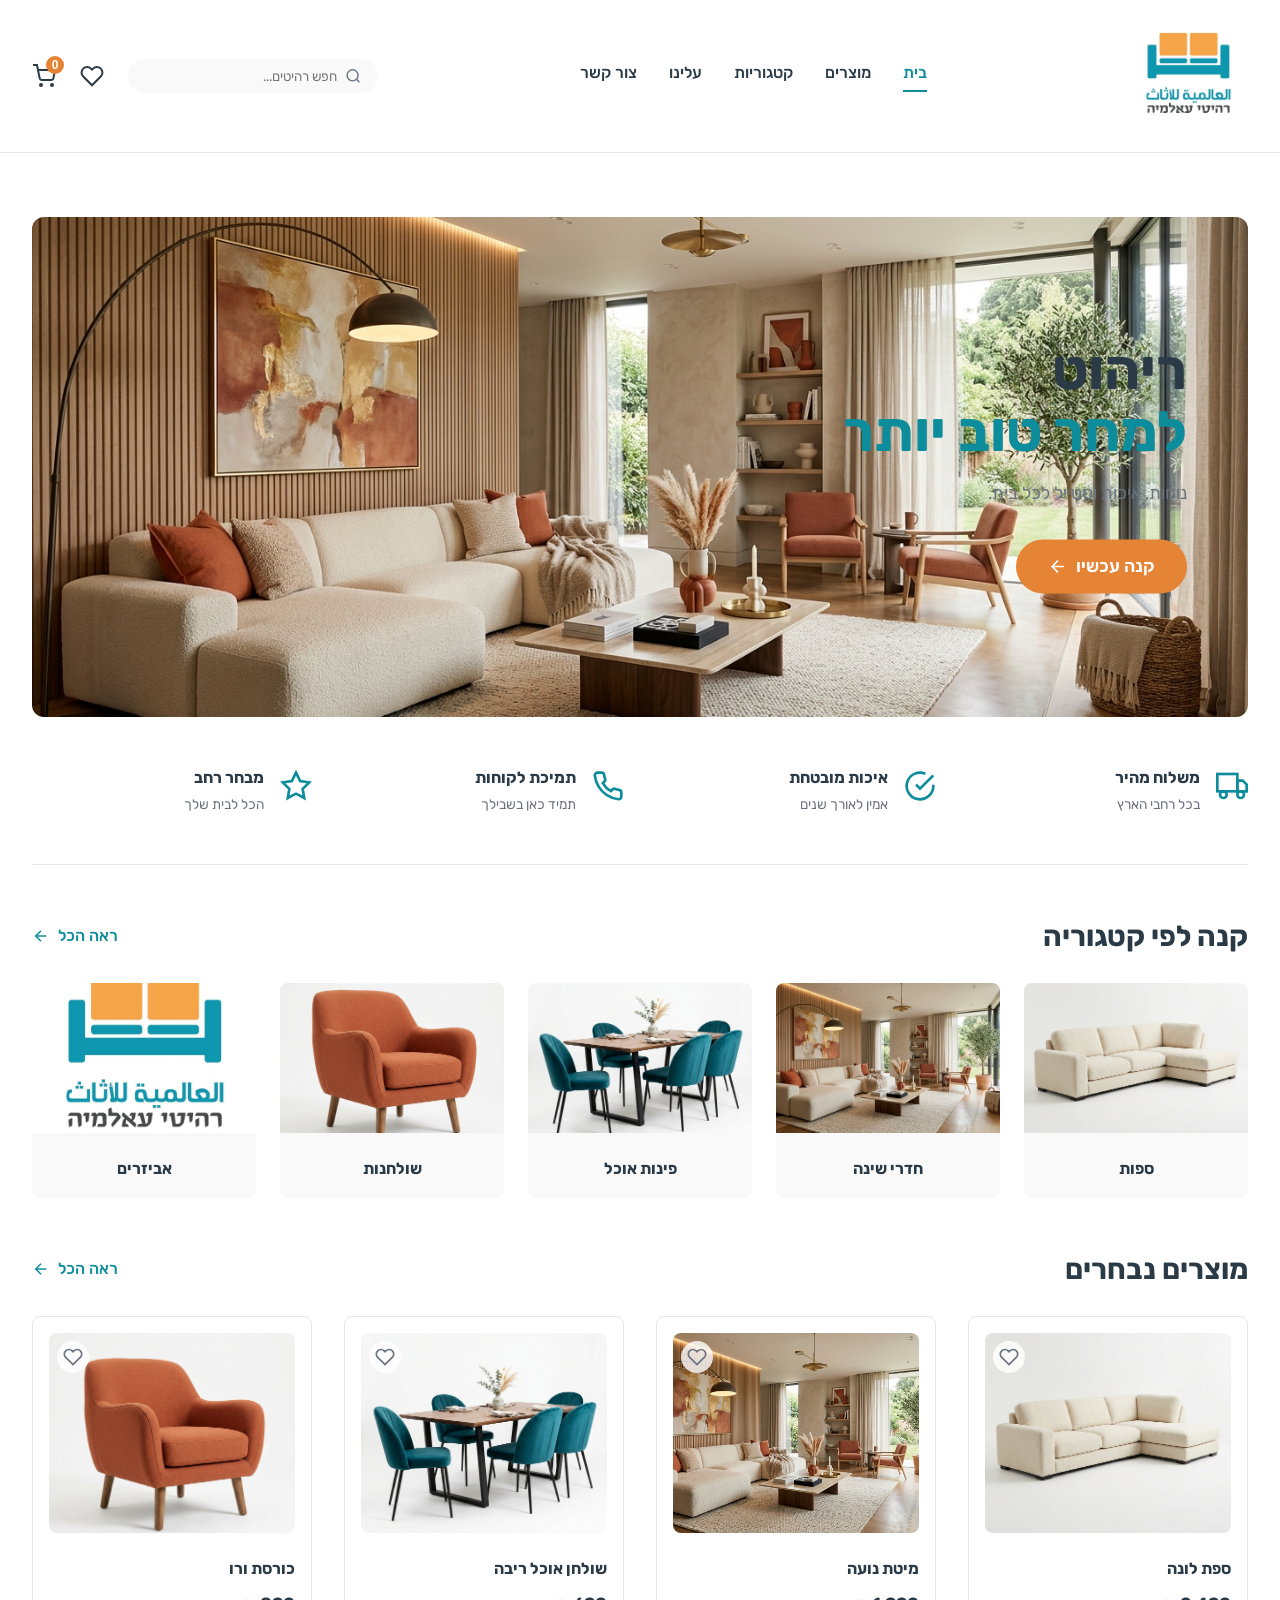
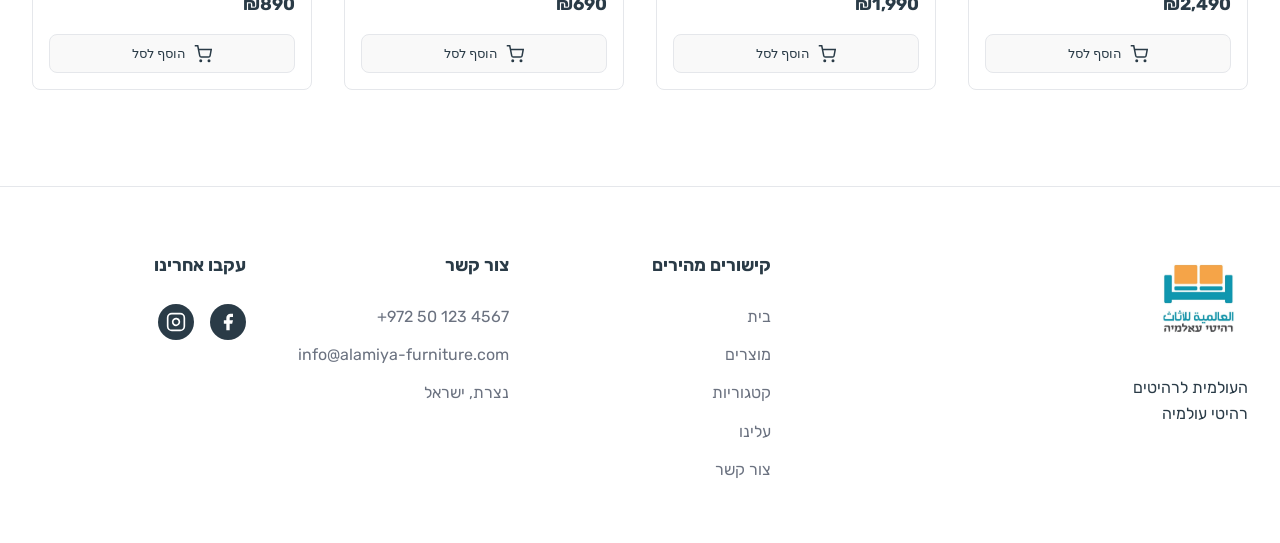
==== commit bda85547: "Fix encoding, remove sidebars safely, add hamburger menu" ====
--- a/index.html
+++ b/index.html
@@ -1,9 +1,9 @@
-﻿<!DOCTYPE html>
+<!DOCTYPE html>
 <html lang="he" dir="rtl">
   <head>
     <meta charset="UTF-8" />
     <meta name="viewport" content="width=device-width, initial-scale=1.0" />
-    <title>×”×¢×•×œ×ž×™×ª ×œ×¨×”×™×˜×™× | ×“×£ ×”×‘×™×ª</title>
+    <title>העולמית לרהיטים | דף הבית</title>
     <link rel="stylesheet" href="./style.css">
   </head>
   <body>
@@ -11,19 +11,27 @@
     <header>
       <div class="nav-container">
         <a href="./index.html" class="logo">
-          <img src="./logo.jpg" alt="×œ×•×’×• ×¨×”×™×˜×™ ×¢×•×œ×ž×™×”" class="logo-img" />
+          <img src="./logo.jpg" alt="לוגו רהיטי עולמיה" class="logo-img" />
         </a>
+        
+        <button class="hamburger-icon" aria-label="Menu">
+          <svg width="28" height="28" viewBox="0 0 24 24" fill="none" stroke="currentColor" stroke-width="2">
+            <line x1="3" y1="12" x2="21" y2="12"></line>
+            <line x1="3" y1="6" x2="21" y2="6"></line>
+            <line x1="3" y1="18" x2="21" y2="18"></line>
+          </svg>
+        </button>
         <nav class="nav-links">
-          <a href="./index.html" class="active">×‘×™×ª</a>
-          <a href="./products.html">×ž×•×¦×¨×™×</a>
-          <a href="./categories.html">×§×˜×’×•×¨×™×•×ª</a>
-          <a href="./about.html">×¢×œ×™× ×•</a>
-          <a href="./contact.html">×¦×•×¨ ×§×©×¨</a>
+          <a href="./index.html" class="active">בית</a>
+          <a href="./products.html">מוצרים</a>
+          <a href="./categories.html">קטגוריות</a>
+          <a href="./about.html">עלינו</a>
+          <a href="./contact.html">צור קשר</a>
         </nav>
         <div class="header-actions">
           <div class="search-bar">
             <svg width="18" height="18" viewBox="0 0 24 24" fill="none" stroke="currentColor" stroke-width="2"><circle cx="11" cy="11" r="8"></circle><line x1="21" y1="21" x2="16.65" y2="16.65"></line></svg>
-            <input type="text" placeholder="×—×¤×© ×¨×”×™×˜×™×..." />
+            <input type="text" placeholder="חפש רהיטים..." />
           </div>
           <button class="icon-btn">
             <svg width="24" height="24" viewBox="0 0 24 24" fill="none" stroke="currentColor" stroke-width="2"><path d="M20.84 4.61a5.5 5.5 0 0 0-7.78 0L12 5.67l-1.06-1.06a5.5 5.5 0 0 0-7.78 7.78l1.06 1.06L12 21.23l7.78-7.78 1.06-1.06a5.5 5.5 0 0 0 0-7.78z"></path></svg>
@@ -41,10 +49,10 @@
       <section class="hero">
         <img src="./hero_living_room_1788993764219.jpg" alt="Living Room" />
         <div class="hero-content">
-          <h1>×¨×™×”×•×˜<br/><span>×œ×ž×—×¨ ×˜×•×‘ ×™×•×ª×¨</span></h1>
-          <p>× ×•×—×•×ª, ××™×›×•×ª ×•×¡×˜×™×™×œ ×œ×›×œ ×‘×™×ª.</p>
+          <h1>ריהוט<br/><span>למחר טוב יותר</span></h1>
+          <p>נוחות, איכות וסטייל לכל בית.</p>
           <a href="./products.html" class="btn-primary">
-            ×§× ×” ×¢×›×©×™×•
+            קנה עכשיו
             <svg width="20" height="20" viewBox="0 0 24 24" fill="none" stroke="currentColor" stroke-width="2"><line x1="5" y1="12" x2="19" y2="12"></line><polyline points="12 5 5 12 12 19"></polyline></svg>
           </a>
         </div>
@@ -57,8 +65,8 @@
             <svg width="32" height="32" viewBox="0 0 24 24" fill="none" stroke="currentColor" stroke-width="2"><rect x="1" y="3" width="15" height="13"></rect><polygon points="16 8 20 8 23 11 23 16 16 16 16 8"></polygon><circle cx="5.5" cy="18.5" r="2.5"></circle><circle cx="18.5" cy="18.5" r="2.5"></circle></svg>
           </div>
           <div class="feature-text">
-            <h4>×ž×©×œ×•×— ×ž×”×™×¨</h4>
-            <p>×‘×›×œ ×¨×—×‘×™ ×”××¨×¥</p>
+            <h4>משלוח מהיר</h4>
+            <p>בכל רחבי הארץ</p>
           </div>
         </div>
         <div class="feature">
@@ -66,8 +74,8 @@
             <svg width="32" height="32" viewBox="0 0 24 24" fill="none" stroke="currentColor" stroke-width="2"><path d="M22 11.08V12a10 10 0 1 1-5.93-9.14"></path><polyline points="22 4 12 14.01 9 11.01"></polyline></svg>
           </div>
           <div class="feature-text">
-            <h4>××™×›×•×ª ×ž×•×‘×˜×—×ª</h4>
-            <p>××ž×™×Ÿ ×œ××•×¨×š ×©× ×™×</p>
+            <h4>איכות מובטחת</h4>
+            <p>אמין לאורך שנים</p>
           </div>
         </div>
         <div class="feature">
@@ -75,8 +83,8 @@
             <svg width="32" height="32" viewBox="0 0 24 24" fill="none" stroke="currentColor" stroke-width="2"><path d="M22 16.92v3a2 2 0 0 1-2.18 2 19.79 19.79 0 0 1-8.63-3.07 19.5 19.5 0 0 1-6-6 19.79 19.79 0 0 1-3.07-8.67A2 2 0 0 1 4.11 2h3a2 2 0 0 1 2 1.72 12.84 12.84 0 0 0 .7 2.81 2 2 0 0 1-.45 2.11L8.09 9.91a16 16 0 0 0 6 6l1.27-1.27a2 2 0 0 1 2.11-.45 12.84 12.84 0 0 0 2.81.7A2 2 0 0 1 22 16.92z"></path></svg>
           </div>
           <div class="feature-text">
-            <h4>×ª×ž×™×›×ª ×œ×§×•×—×•×ª</h4>
-            <p>×ª×ž×™×“ ×›××Ÿ ×‘×©×‘×™×œ×š</p>
+            <h4>תמיכת לקוחות</h4>
+            <p>תמיד כאן בשבילך</p>
           </div>
         </div>
         <div class="feature">
@@ -84,55 +92,55 @@
             <svg width="32" height="32" viewBox="0 0 24 24" fill="none" stroke="currentColor" stroke-width="2"><polygon points="12 2 15.09 8.26 22 9.27 17 14.14 18.18 21.02 12 17.77 5.82 21.02 7 14.14 2 9.27 8.91 8.26 12 2"></polygon></svg>
           </div>
           <div class="feature-text">
-            <h4>×ž×‘×—×¨ ×¨×—×‘</h4>
-            <p>×”×›×œ ×œ×‘×™×ª ×©×œ×š</p>
+            <h4>מבחר רחב</h4>
+            <p>הכל לבית שלך</p>
           </div>
         </div>
       </section>
 
       <!-- Shop by Category -->
       <div class="section-header">
-        <h2>×§× ×” ×œ×¤×™ ×§×˜×’×•×¨×™×”</h2>
-        <a href="./products.html" class="view-all">×¨××” ×”×›×œ <svg width="18" height="18" viewBox="0 0 24 24" fill="none" stroke="currentColor" stroke-width="2"><line x1="19" y1="12" x2="5" y2="12"></line><polyline points="12 19 5 12 12 5"></polyline></svg></a>
+        <h2>קנה לפי קטגוריה</h2>
+        <a href="./products.html" class="view-all">ראה הכל <svg width="18" height="18" viewBox="0 0 24 24" fill="none" stroke="currentColor" stroke-width="2"><line x1="19" y1="12" x2="5" y2="12"></line><polyline points="12 19 5 12 12 5"></polyline></svg></a>
       </div>
       <section class="categories-grid">
         <div class="category-card" onclick="location.href='./products.html'">
           <img src="./product_sofa_1788993782394.jpg" alt="Sofas" />
-          <h3>×¡×¤×•×ª</h3>
+          <h3>ספות</h3>
         </div>
         <div class="category-card" onclick="location.href='./products.html'">
           <img src="./hero_living_room_1788993764219.jpg" alt="Bedroom" />
-          <h3>×—×“×¨×™ ×©×™× ×”</h3>
+          <h3>חדרי שינה</h3>
         </div>
         <div class="category-card" onclick="location.href='./products.html'">
           <img src="./product_dining_1788993790342.jpg" alt="Dining" />
-          <h3>×¤×™× ×•×ª ××•×›×œ</h3>
+          <h3>פינות אוכל</h3>
         </div>
         <div class="category-card" onclick="location.href='./products.html'">
           <img src="./product_chair_1788993802787.jpg" alt="Tables" />
-          <h3>×©×•×œ×—× ×•×ª</h3>
+          <h3>שולחנות</h3>
         </div>
         <div class="category-card" onclick="location.href='./products.html'">
           <img src="./logo.jpg" alt="Accessories" />
-          <h3>××‘×™×–×¨×™×</h3>
+          <h3>אביזרים</h3>
         </div>
       </section>
 
       <!-- Featured Products -->
       <div class="section-header">
-        <h2>×ž×•×¦×¨×™× × ×‘×—×¨×™×</h2>
-        <a href="./products.html" class="view-all">×¨××” ×”×›×œ <svg width="18" height="18" viewBox="0 0 24 24" fill="none" stroke="currentColor" stroke-width="2"><line x1="19" y1="12" x2="5" y2="12"></line><polyline points="12 19 5 12 12 5"></polyline></svg></a>
+        <h2>מוצרים נבחרים</h2>
+        <a href="./products.html" class="view-all">ראה הכל <svg width="18" height="18" viewBox="0 0 24 24" fill="none" stroke="currentColor" stroke-width="2"><line x1="19" y1="12" x2="5" y2="12"></line><polyline points="12 19 5 12 12 5"></polyline></svg></a>
       </div>
       <section class="product-grid">
         <div class="product-card">
           <button class="wishlist-btn"><svg width="20" height="20" viewBox="0 0 24 24" fill="none" stroke="currentColor" stroke-width="2"><path d="M20.84 4.61a5.5 5.5 0 0 0-7.78 0L12 5.67l-1.06-1.06a5.5 5.5 0 0 0-7.78 7.78l1.06 1.06L12 21.23l7.78-7.78 1.06-1.06a5.5 5.5 0 0 0 0-7.78z"></path></svg></button>
           <img src="./product_sofa_1788993782394.jpg" class="product-img" alt="Luna Sofa" />
           <div class="product-info">
-            <h3>×¡×¤×ª ×œ×•× ×”</h3>
-            <div class="product-price">â‚ª2,490</div>
-            <button class="btn-outline add-to-cart-btn" data-id="1" data-name="×¡×¤×ª ×œ×•× ×”" data-price="2490" data-img="/product_sofa_1788993782394.jpg">
-              <svg width="18" height="18" viewBox="0 0 24 24" fill="none" stroke="currentColor" stroke-width="2"><circle cx="9" cy="21" r="1"></circle><circle cx="20" cy="21" r="1"></circle><path d="M1 1h4l2.68 13.39a2 2 0 0 0 2 1.61h9.72a2 2 0 0 0 2-1.61L23 6H6"></path></svg>
-              ×”×•×¡×£ ×œ×¡×œ
+            <h3>ספת לונה</h3>
+            <div class="product-price">₪2,490</div>
+            <button class="btn-outline add-to-cart-btn" data-id="1" data-name="ספת לונה" data-price="2490" data-img="/product_sofa_1788993782394.jpg">
+              <svg width="18" height="18" viewBox="0 0 24 24" fill="none" stroke="currentColor" stroke-width="2"><circle cx="9" cy="21" r="1"></circle><circle cx="20" cy="21" r="1"></circle><path d="M1 1h4l2.68 13.39a2 2 0 0 0 2 1.61h9.72a2 2 0 0 0 2-1.61L23 6H6"></path></svg>
+              הוסף לסל
             </button>
           </div>
         </div>
@@ -140,11 +148,11 @@
           <button class="wishlist-btn"><svg width="20" height="20" viewBox="0 0 24 24" fill="none" stroke="currentColor" stroke-width="2"><path d="M20.84 4.61a5.5 5.5 0 0 0-7.78 0L12 5.67l-1.06-1.06a5.5 5.5 0 0 0-7.78 7.78l1.06 1.06L12 21.23l7.78-7.78 1.06-1.06a5.5 5.5 0 0 0 0-7.78z"></path></svg></button>
           <img src="./hero_living_room_1788993764219.jpg" class="product-img" alt="Noa Bed" />
           <div class="product-info">
-            <h3>×ž×™×˜×ª × ×•×¢×”</h3>
-            <div class="product-price">â‚ª1,990</div>
-            <button class="btn-outline add-to-cart-btn" data-id="2" data-name="×ž×™×˜×ª × ×•×¢×”" data-price="1990" data-img="/hero_living_room_1788993764219.jpg">
-              <svg width="18" height="18" viewBox="0 0 24 24" fill="none" stroke="currentColor" stroke-width="2"><circle cx="9" cy="21" r="1"></circle><circle cx="20" cy="21" r="1"></circle><path d="M1 1h4l2.68 13.39a2 2 0 0 0 2 1.61h9.72a2 2 0 0 0 2-1.61L23 6H6"></path></svg>
-              ×”×•×¡×£ ×œ×¡×œ
+            <h3>מיטת נועה</h3>
+            <div class="product-price">₪1,990</div>
+            <button class="btn-outline add-to-cart-btn" data-id="2" data-name="מיטת נועה" data-price="1990" data-img="/hero_living_room_1788993764219.jpg">
+              <svg width="18" height="18" viewBox="0 0 24 24" fill="none" stroke="currentColor" stroke-width="2"><circle cx="9" cy="21" r="1"></circle><circle cx="20" cy="21" r="1"></circle><path d="M1 1h4l2.68 13.39a2 2 0 0 0 2 1.61h9.72a2 2 0 0 0 2-1.61L23 6H6"></path></svg>
+              הוסף לסל
             </button>
           </div>
         </div>
@@ -152,11 +160,11 @@
           <button class="wishlist-btn"><svg width="20" height="20" viewBox="0 0 24 24" fill="none" stroke="currentColor" stroke-width="2"><path d="M20.84 4.61a5.5 5.5 0 0 0-7.78 0L12 5.67l-1.06-1.06a5.5 5.5 0 0 0-7.78 7.78l1.06 1.06L12 21.23l7.78-7.78 1.06-1.06a5.5 5.5 0 0 0 0-7.78z"></path></svg></button>
           <img src="./product_dining_1788993790342.jpg" class="product-img" alt="Dining Table" />
           <div class="product-info">
-            <h3>×©×•×œ×—×Ÿ ××•×›×œ ×¨×™×‘×”</h3>
-            <div class="product-price">â‚ª690</div>
-            <button class="btn-outline add-to-cart-btn" data-id="3" data-name="×©×•×œ×—×Ÿ ××•×›×œ ×¨×™×‘×”" data-price="690" data-img="/product_dining_1788993790342.jpg">
-              <svg width="18" height="18" viewBox="0 0 24 24" fill="none" stroke="currentColor" stroke-width="2"><circle cx="9" cy="21" r="1"></circle><circle cx="20" cy="21" r="1"></circle><path d="M1 1h4l2.68 13.39a2 2 0 0 0 2 1.61h9.72a2 2 0 0 0 2-1.61L23 6H6"></path></svg>
-              ×”×•×¡×£ ×œ×¡×œ
+            <h3>שולחן אוכל ריבה</h3>
+            <div class="product-price">₪690</div>
+            <button class="btn-outline add-to-cart-btn" data-id="3" data-name="שולחן אוכל ריבה" data-price="690" data-img="/product_dining_1788993790342.jpg">
+              <svg width="18" height="18" viewBox="0 0 24 24" fill="none" stroke="currentColor" stroke-width="2"><circle cx="9" cy="21" r="1"></circle><circle cx="20" cy="21" r="1"></circle><path d="M1 1h4l2.68 13.39a2 2 0 0 0 2 1.61h9.72a2 2 0 0 0 2-1.61L23 6H6"></path></svg>
+              הוסף לסל
             </button>
           </div>
         </div>
@@ -164,11 +172,11 @@
           <button class="wishlist-btn"><svg width="20" height="20" viewBox="0 0 24 24" fill="none" stroke="currentColor" stroke-width="2"><path d="M20.84 4.61a5.5 5.5 0 0 0-7.78 0L12 5.67l-1.06-1.06a5.5 5.5 0 0 0-7.78 7.78l1.06 1.06L12 21.23l7.78-7.78 1.06-1.06a5.5 5.5 0 0 0 0-7.78z"></path></svg></button>
           <img src="./product_chair_1788993802787.jpg" class="product-img" alt="Armchair" />
           <div class="product-info">
-            <h3>×›×•×¨×¡×ª ×•×¨×•</h3>
-            <div class="product-price">â‚ª890</div>
-            <button class="btn-outline add-to-cart-btn" data-id="4" data-name="×›×•×¨×¡×ª ×•×¨×•" data-price="890" data-img="/product_chair_1788993802787.jpg">
-              <svg width="18" height="18" viewBox="0 0 24 24" fill="none" stroke="currentColor" stroke-width="2"><circle cx="9" cy="21" r="1"></circle><circle cx="20" cy="21" r="1"></circle><path d="M1 1h4l2.68 13.39a2 2 0 0 0 2 1.61h9.72a2 2 0 0 0 2-1.61L23 6H6"></path></svg>
-              ×”×•×¡×£ ×œ×¡×œ
+            <h3>כורסת ורו</h3>
+            <div class="product-price">₪890</div>
+            <button class="btn-outline add-to-cart-btn" data-id="4" data-name="כורסת ורו" data-price="890" data-img="/product_chair_1788993802787.jpg">
+              <svg width="18" height="18" viewBox="0 0 24 24" fill="none" stroke="currentColor" stroke-width="2"><circle cx="9" cy="21" r="1"></circle><circle cx="20" cy="21" r="1"></circle><path d="M1 1h4l2.68 13.39a2 2 0 0 0 2 1.61h9.72a2 2 0 0 0 2-1.61L23 6H6"></path></svg>
+              הוסף לסל
             </button>
           </div>
         </div>
@@ -179,29 +187,29 @@
     <footer>
       <div class="footer-top">
         <div class="footer-col footer-brand">
-          <img src="./logo.jpg" alt="×œ×•×’×•" style="width:100px; margin-bottom:1rem;" />
-          <p>×”×¢×•×œ×ž×™×ª ×œ×¨×”×™×˜×™×<br/>×¨×”×™×˜×™ ×¢×•×œ×ž×™×”</p>
+          <img src="./logo.jpg" alt="לוגו" style="width:100px; margin-bottom:1rem;" />
+          <p>העולמית לרהיטים<br/>רהיטי עולמיה</p>
         </div>
         <div class="footer-col">
-          <h4>×§×™×©×•×¨×™× ×ž×”×™×¨×™×</h4>
+          <h4>קישורים מהירים</h4>
           <ul>
-            <li><a href="./index.html">×‘×™×ª</a></li>
-            <li><a href="./products.html">×ž×•×¦×¨×™×</a></li>
-            <li><a href="./categories.html">×§×˜×’×•×¨×™×•×ª</a></li>
-            <li><a href="./about.html">×¢×œ×™× ×•</a></li>
-            <li><a href="./contact.html">×¦×•×¨ ×§×©×¨</a></li>
+            <li><a href="./index.html">בית</a></li>
+            <li><a href="./products.html">מוצרים</a></li>
+            <li><a href="./categories.html">קטגוריות</a></li>
+            <li><a href="./about.html">עלינו</a></li>
+            <li><a href="./contact.html">צור קשר</a></li>
           </ul>
         </div>
         <div class="footer-col">
-          <h4>×¦×•×¨ ×§×©×¨</h4>
+          <h4>צור קשר</h4>
           <ul>
             <li><span dir="ltr">+972 50 123 4567</span></li>
             <li>info@alamiya-furniture.com</li>
-            <li>× ×¦×¨×ª, ×™×©×¨××œ</li>
+            <li>נצרת, ישראל</li>
           </ul>
         </div>
         <div class="footer-col">
-          <h4>×¢×§×‘×• ××—×¨×™× ×•</h4>
+          <h4>עקבו אחרינו</h4>
           <div class="social-icons">
             <a href="#"><svg width="20" height="20" viewBox="0 0 24 24" fill="currentColor"><path d="M18 2h-3a5 5 0 0 0-5 5v3H7v4h3v8h4v-8h3l1-4h-4V7a1 1 0 0 1 1-1h3z"></path></svg></a>
             <a href="#"><svg width="20" height="20" viewBox="0 0 24 24" fill="none" stroke="currentColor" stroke-width="2"><rect x="2" y="2" width="20" height="20" rx="5" ry="5"></rect><path d="M16 11.37A4 4 0 1 1 12.63 8 4 4 0 0 1 16 11.37z"></path><line x1="17.5" y1="6.5" x2="17.51" y2="6.5"></line></svg></a>
@@ -216,4 +224,3 @@
     <script src="./main.js" defer></script>
   </body>
 </html>
-
--- a/style.css
+++ b/style.css
@@ -140,6 +140,14 @@
   border-radius: 50%;
 }
 
+.hamburger-icon {
+  display: none;
+  background: none;
+  border: none;
+  cursor: pointer;
+  color: var(--text-main);
+}
+
 /* Layout Utilities */
 .container {
   max-width: 1300px;
@@ -1035,16 +1043,27 @@
     padding: 1rem;
   }
   .nav-container {
-    flex-direction: column;
-    gap: 1rem;
+    flex-direction: row;
+    flex-wrap: wrap;
+    justify-content: space-between;
+    align-items: center;
+    gap: 0;
     padding: 1rem;
   }
+  .hamburger-icon {
+    display: block !important;
+  }
   .nav-links {
-    display: flex;
+    display: none;
     flex-wrap: wrap;
     justify-content: center;
     gap: 0.5rem;
     width: 100%;
+    order: 4;
+    margin-top: 1rem;
+  }
+  .nav-links.active {
+    display: flex;
   }
   .nav-links a {
     background: var(--bg-alt);
@@ -1061,6 +1080,8 @@
   .header-actions {
     width: 100%;
     justify-content: space-between;
+    order: 3;
+    margin-top: 1rem;
   }
   .search-bar {
     width: auto;
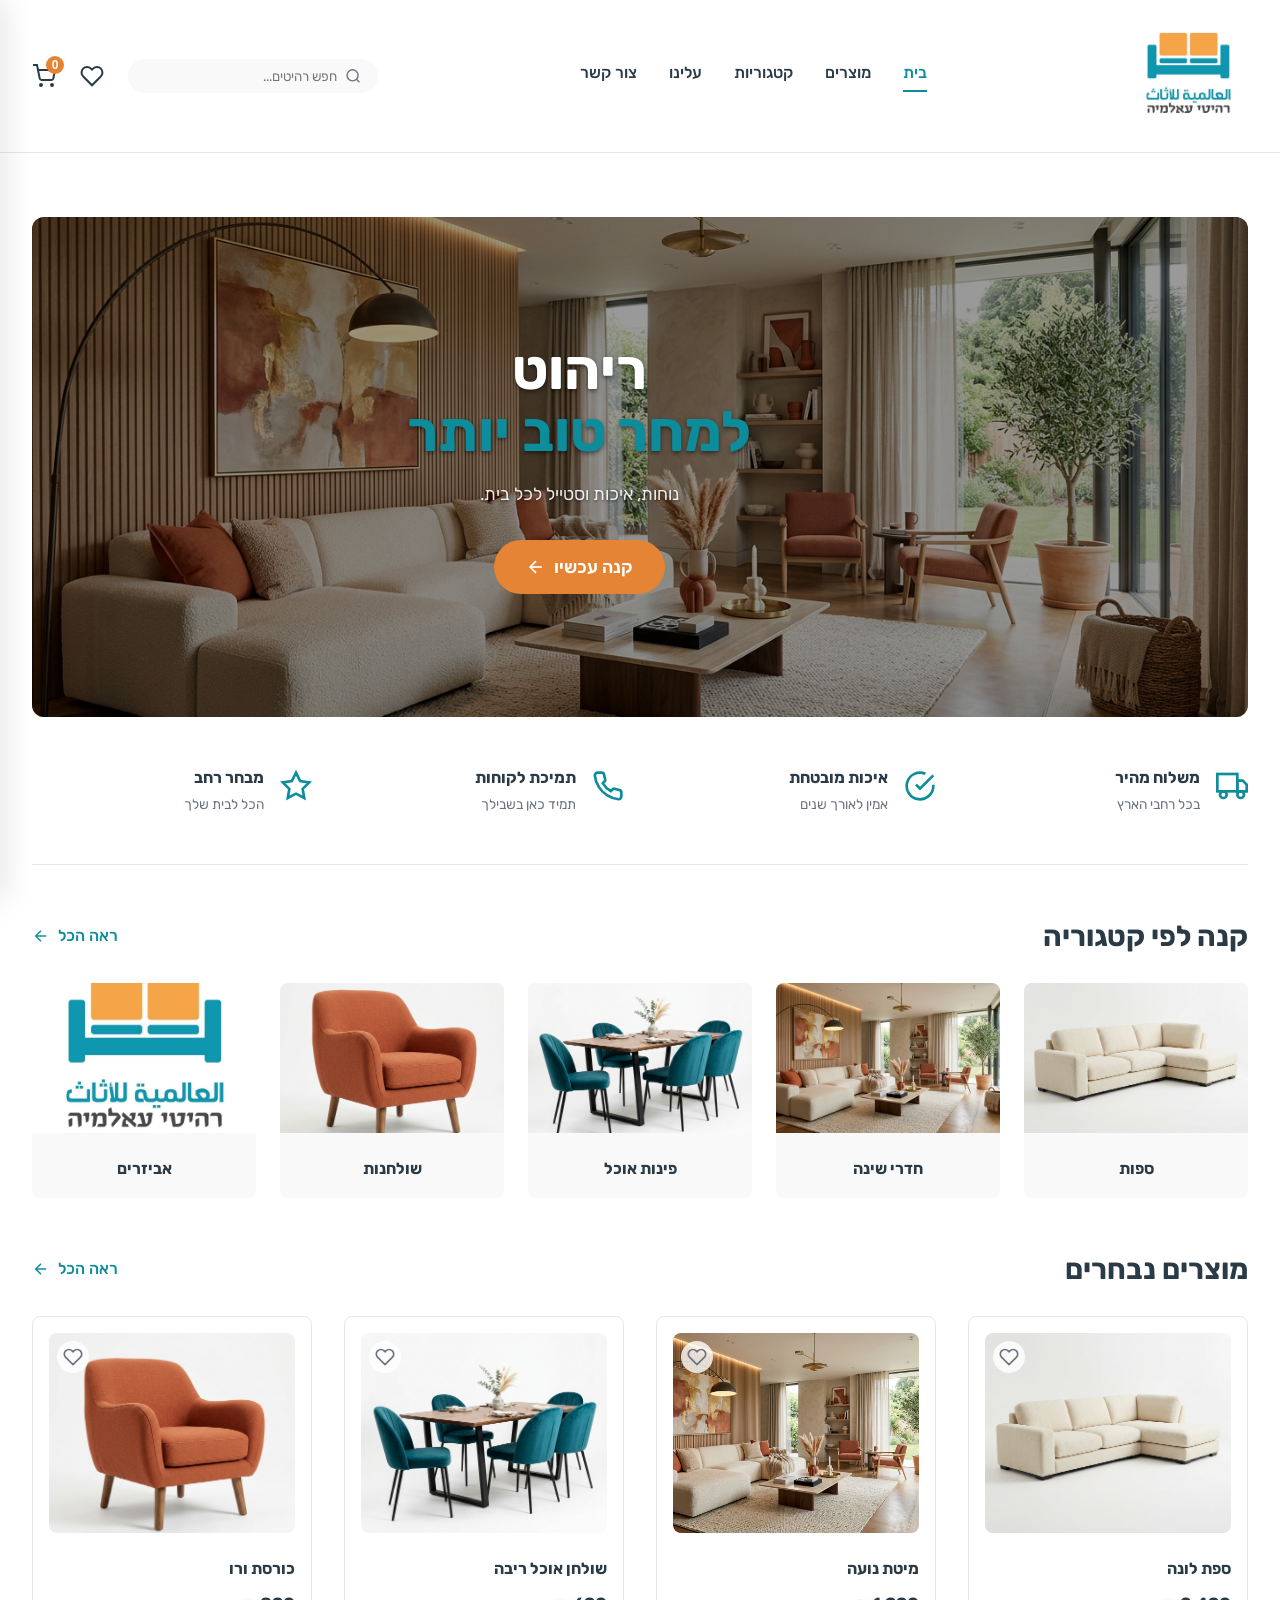
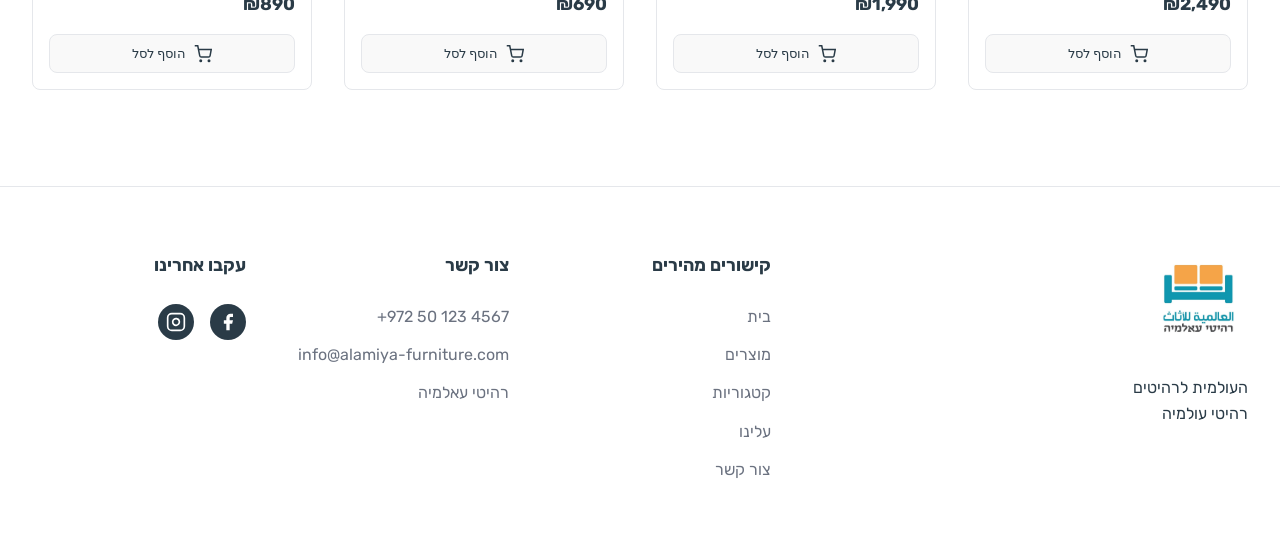
==== commit 3f3462e9: "Update footer location and Instagram link" ====
--- a/index.html
+++ b/index.html
@@ -205,14 +205,14 @@
           <ul>
             <li><span dir="ltr">+972 50 123 4567</span></li>
             <li>info@alamiya-furniture.com</li>
-            <li>נצרת, ישראל</li>
+            <li>רהיטי עאלמיה</li>
           </ul>
         </div>
         <div class="footer-col">
           <h4>עקבו אחרינו</h4>
           <div class="social-icons">
             <a href="#"><svg width="20" height="20" viewBox="0 0 24 24" fill="currentColor"><path d="M18 2h-3a5 5 0 0 0-5 5v3H7v4h3v8h4v-8h3l1-4h-4V7a1 1 0 0 1 1-1h3z"></path></svg></a>
-            <a href="#"><svg width="20" height="20" viewBox="0 0 24 24" fill="none" stroke="currentColor" stroke-width="2"><rect x="2" y="2" width="20" height="20" rx="5" ry="5"></rect><path d="M16 11.37A4 4 0 1 1 12.63 8 4 4 0 0 1 16 11.37z"></path><line x1="17.5" y1="6.5" x2="17.51" y2="6.5"></line></svg></a>
+            <a href="https://www.instagram.com/alamiya_furniture/"><svg width="20" height="20" viewBox="0 0 24 24" fill="none" stroke="currentColor" stroke-width="2"><rect x="2" y="2" width="20" height="20" rx="5" ry="5"></rect><path d="M16 11.37A4 4 0 1 1 12.63 8 4 4 0 0 1 16 11.37z"></path><line x1="17.5" y1="6.5" x2="17.51" y2="6.5"></line></svg></a>
           </div>
         </div>
       </div>
--- a/style.css
+++ b/style.css
@@ -162,25 +162,39 @@
   overflow: hidden;
   margin-top: 2rem;
   height: 500px;
+  display: flex;
+  align-items: center;
+  justify-content: center;
+}
+.hero::after {
+  content: '';
+  position: absolute;
+  top: 0; left: 0; width: 100%; height: 100%;
+  background: rgba(0,0,0,0.4);
+  z-index: 0;
 }
 .hero img {
+  position: absolute;
+  top: 0;
+  left: 0;
   width: 100%;
   height: 100%;
   object-fit: cover;
+  z-index: -1;
 }
 .hero-content {
-  position: absolute;
-  top: 50%;
-  right: 5%;
-  transform: translateY(-50%);
-  max-width: 400px;
-  color: var(--text-main);
+  position: relative;
+  z-index: 1;
+  max-width: 600px;
+  text-align: center;
+  color: #fff;
 }
 .hero-content h1 {
   font-size: 3.5rem;
   font-weight: 700;
   line-height: 1.1;
-  color: var(--text-main);
+  color: #fff;
+  text-shadow: 0 2px 4px rgba(0,0,0,0.5);
 }
 .hero-content h1 span {
   color: var(--primary);
@@ -188,7 +202,8 @@
 .hero-content p {
   font-size: 1.1rem;
   margin: 1rem 0 2rem;
-  color: var(--text-muted);
+  color: rgba(255,255,255,0.9);
+  text-shadow: 0 1px 3px rgba(0,0,0,0.5);
 }
 .btn-primary {
   background-color: var(--accent);
@@ -1043,45 +1058,69 @@
     padding: 1rem;
   }
   .nav-container {
-    flex-direction: row;
-    flex-wrap: wrap;
-    justify-content: space-between;
+    display: grid;
+    grid-template-columns: auto 1fr auto;
     align-items: center;
+    padding: 1rem;
     gap: 0;
-    padding: 1rem;
   }
   .hamburger-icon {
     display: block !important;
+    grid-column: 1;
+    grid-row: 1;
+  }
+  .logo {
+    grid-column: 2;
+    grid-row: 1;
+    justify-self: center;
+    margin: 0;
+  }
+  .header-actions {
+    grid-column: 3;
+    grid-row: 1;
+    width: auto;
+    margin: 0;
+    justify-content: flex-end;
+  }
+  .header-actions > .icon-btn:not(#cart-icon) {
+    display: none;
+  }
+  .header-actions .search-bar {
+    display: none;
   }
   .nav-links {
     display: none;
-    flex-wrap: wrap;
-    justify-content: center;
-    gap: 0.5rem;
+    grid-column: 1 / -1;
+    grid-row: 2;
+    flex-direction: column;
     width: 100%;
-    order: 4;
     margin-top: 1rem;
+    padding: 0;
+    background: var(--white);
+    box-shadow: 0 4px 6px -1px rgba(0,0,0,0.05);
+    border-radius: var(--radius);
+    overflow: hidden;
+    z-index: 50;
   }
   .nav-links.active {
     display: flex;
   }
   .nav-links a {
+    text-align: right;
+    padding: 1rem;
+    border-radius: 0;
+    border: none;
+    border-bottom: 1px solid var(--border-color);
+    background: transparent;
+    font-size: 1rem;
+    width: 100%;
+  }
+  .nav-links a:last-child {
+    border-bottom: none;
+  }
+  .nav-links a.active {
     background: var(--bg-alt);
-    padding: 0.4rem 0.8rem;
-    border-radius: 20px;
-    font-size: 0.85rem;
-    border: 1px solid var(--border-color);
-  }
-  .nav-links a.active {
-    background: var(--primary);
-    color: white;
-    border-bottom: none;
-  }
-  .header-actions {
-    width: 100%;
-    justify-content: space-between;
-    order: 3;
-    margin-top: 1rem;
+    color: var(--primary);
   }
   .search-bar {
     width: auto;
@@ -1089,17 +1128,23 @@
     margin-left: 1rem;
   }
   .hero {
-    height: auto;
-    min-height: 400px;
+    height: 300px;
+    margin-top: 1rem;
+  }
+  .hero img {
+    object-position: center;
   }
   .hero-content {
-    right: 5%;
-    left: 5%;
-    max-width: none;
-    text-align: center;
+    max-width: 95%;
   }
   .hero-content h1 {
-    font-size: 2.5rem;
+    font-size: 2.2rem;
+  }
+  .hero-content p {
+    font-size: 1.1rem;
+  }
+  .hero-content .btn-primary {
+    display: none;
   }
   .features-row {
     display: none;
